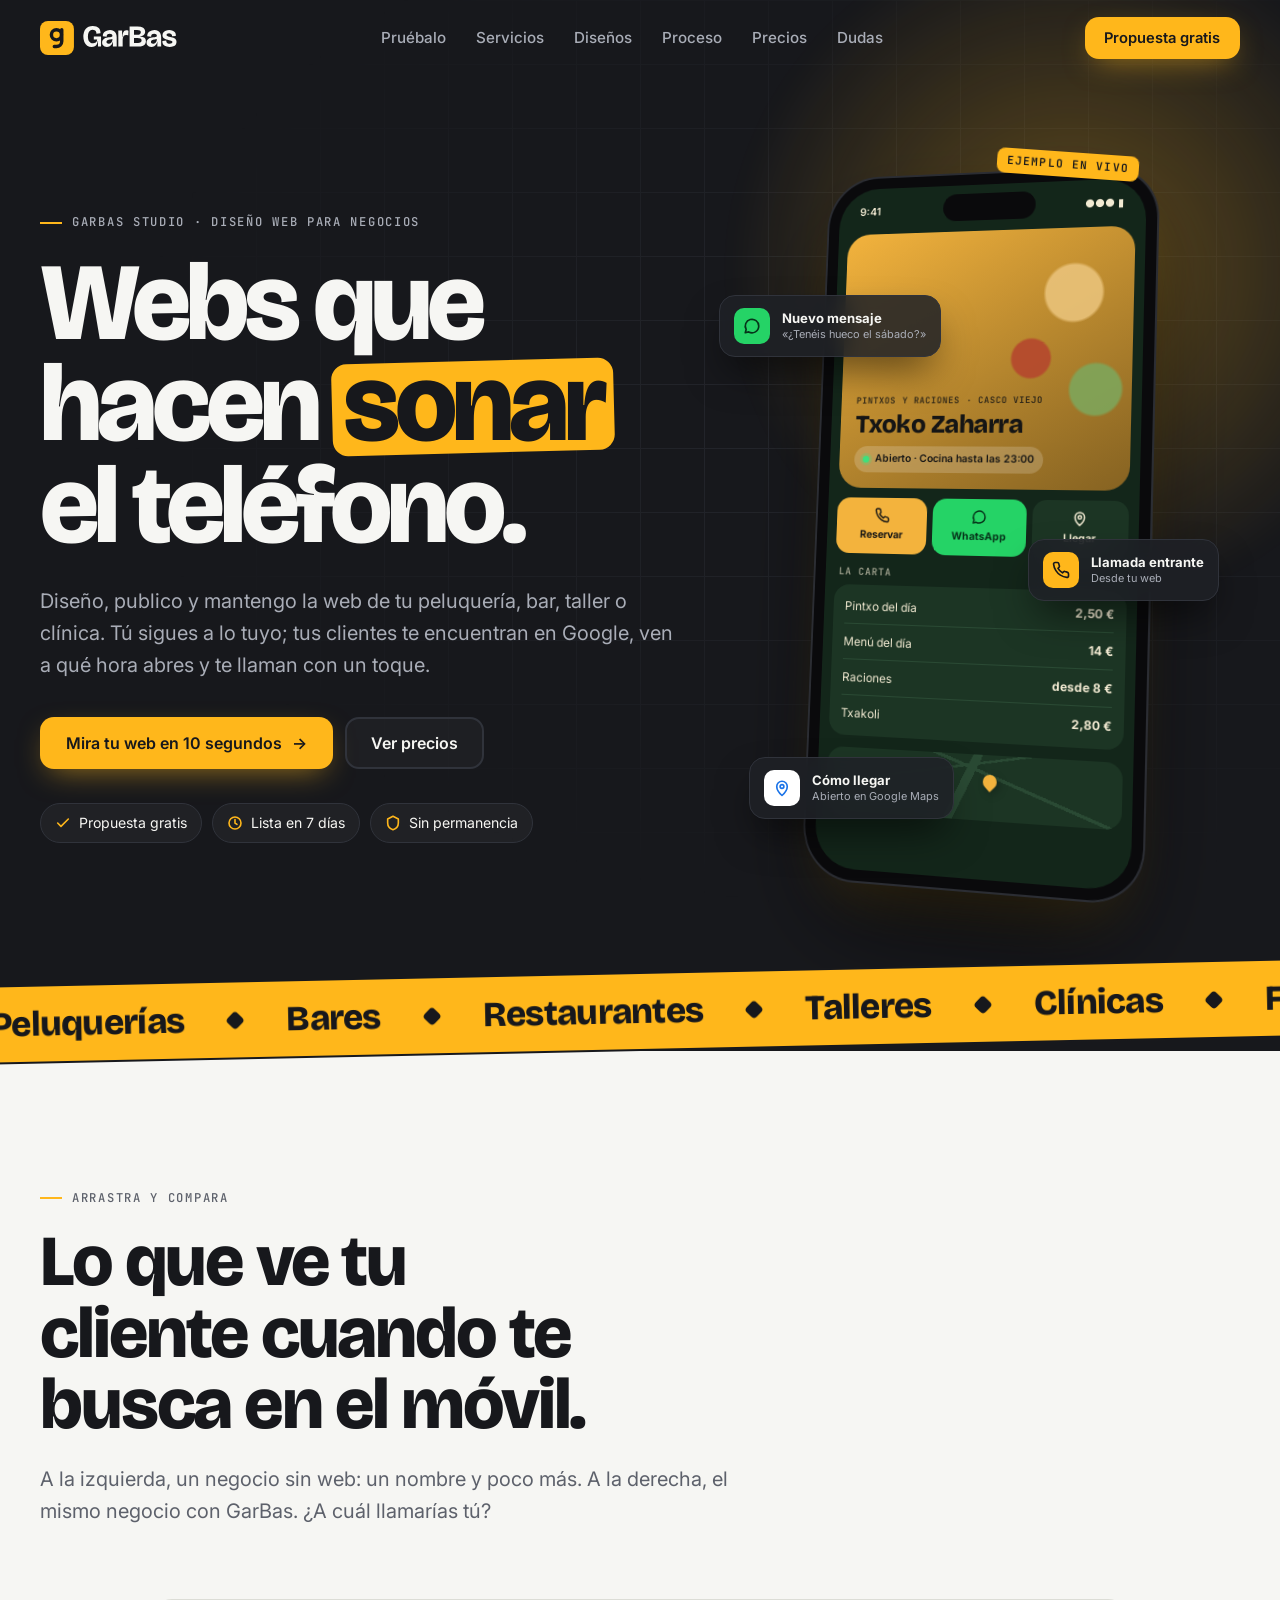
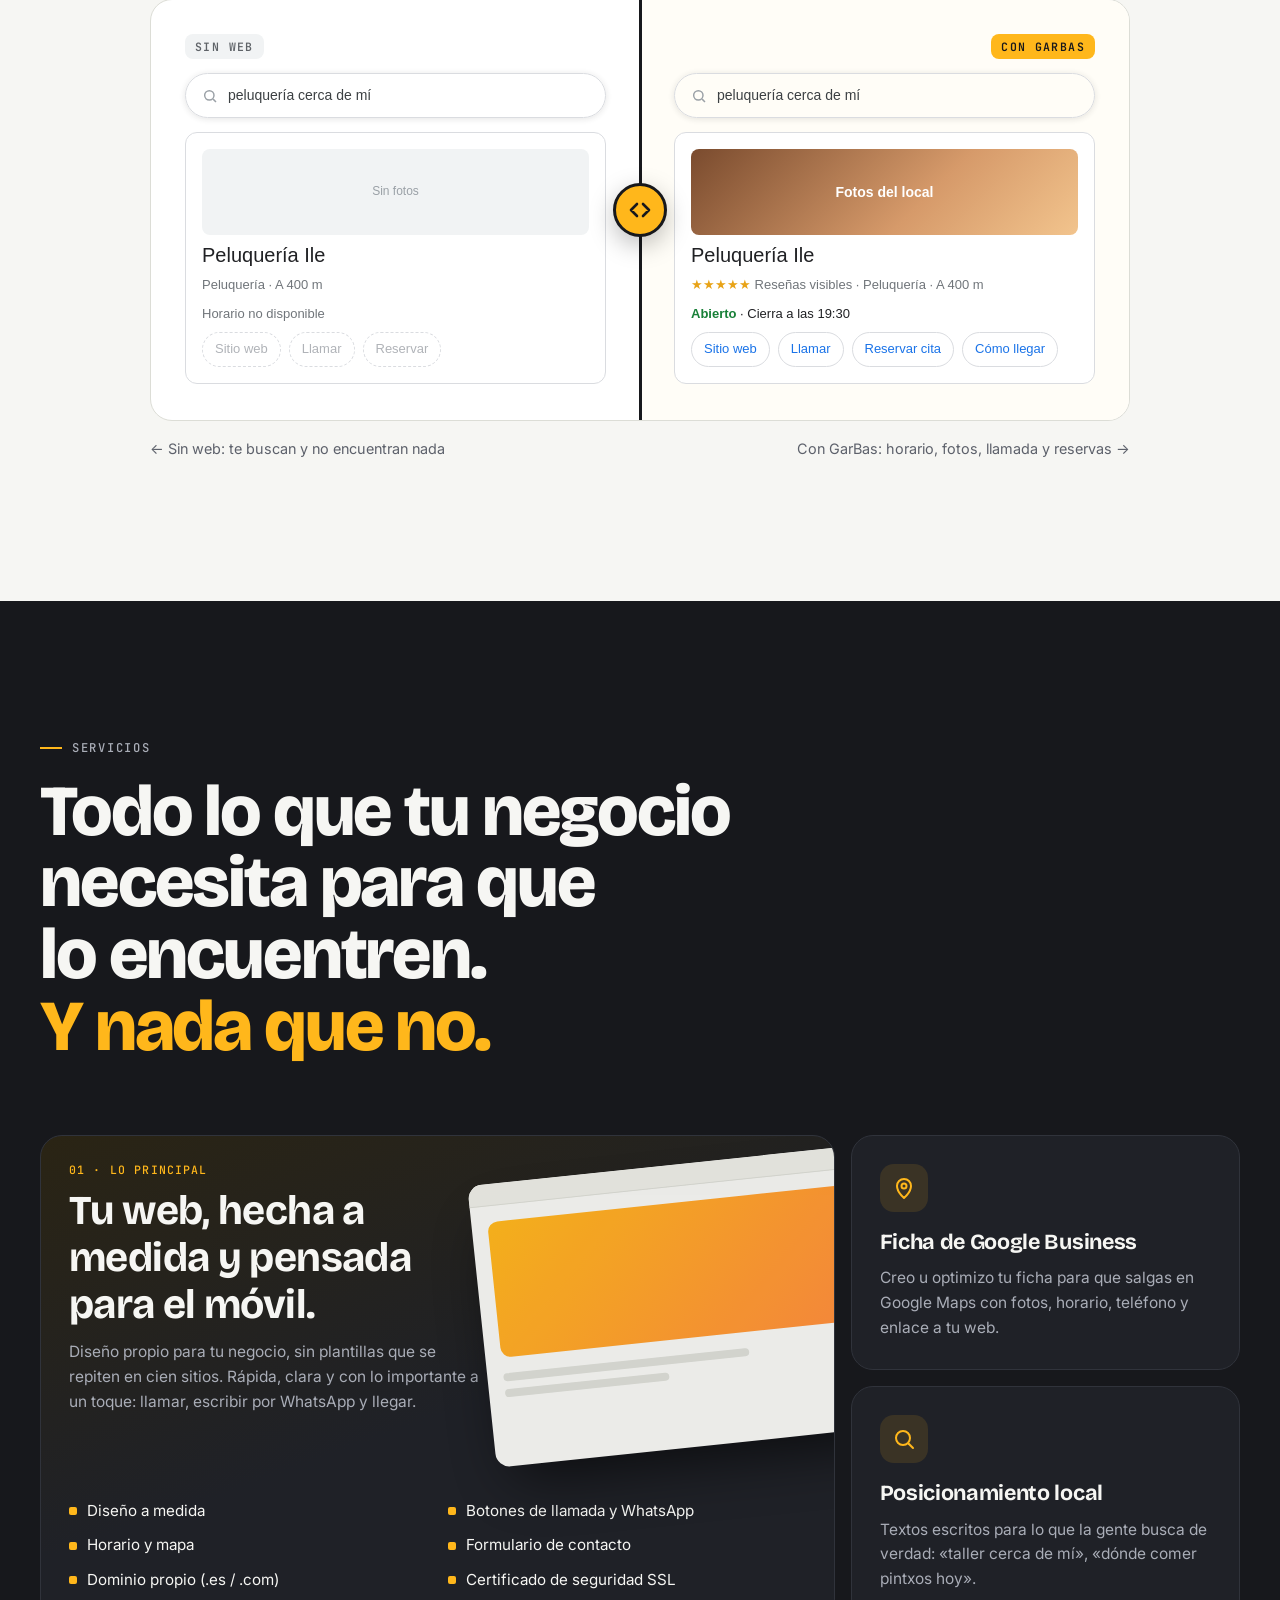
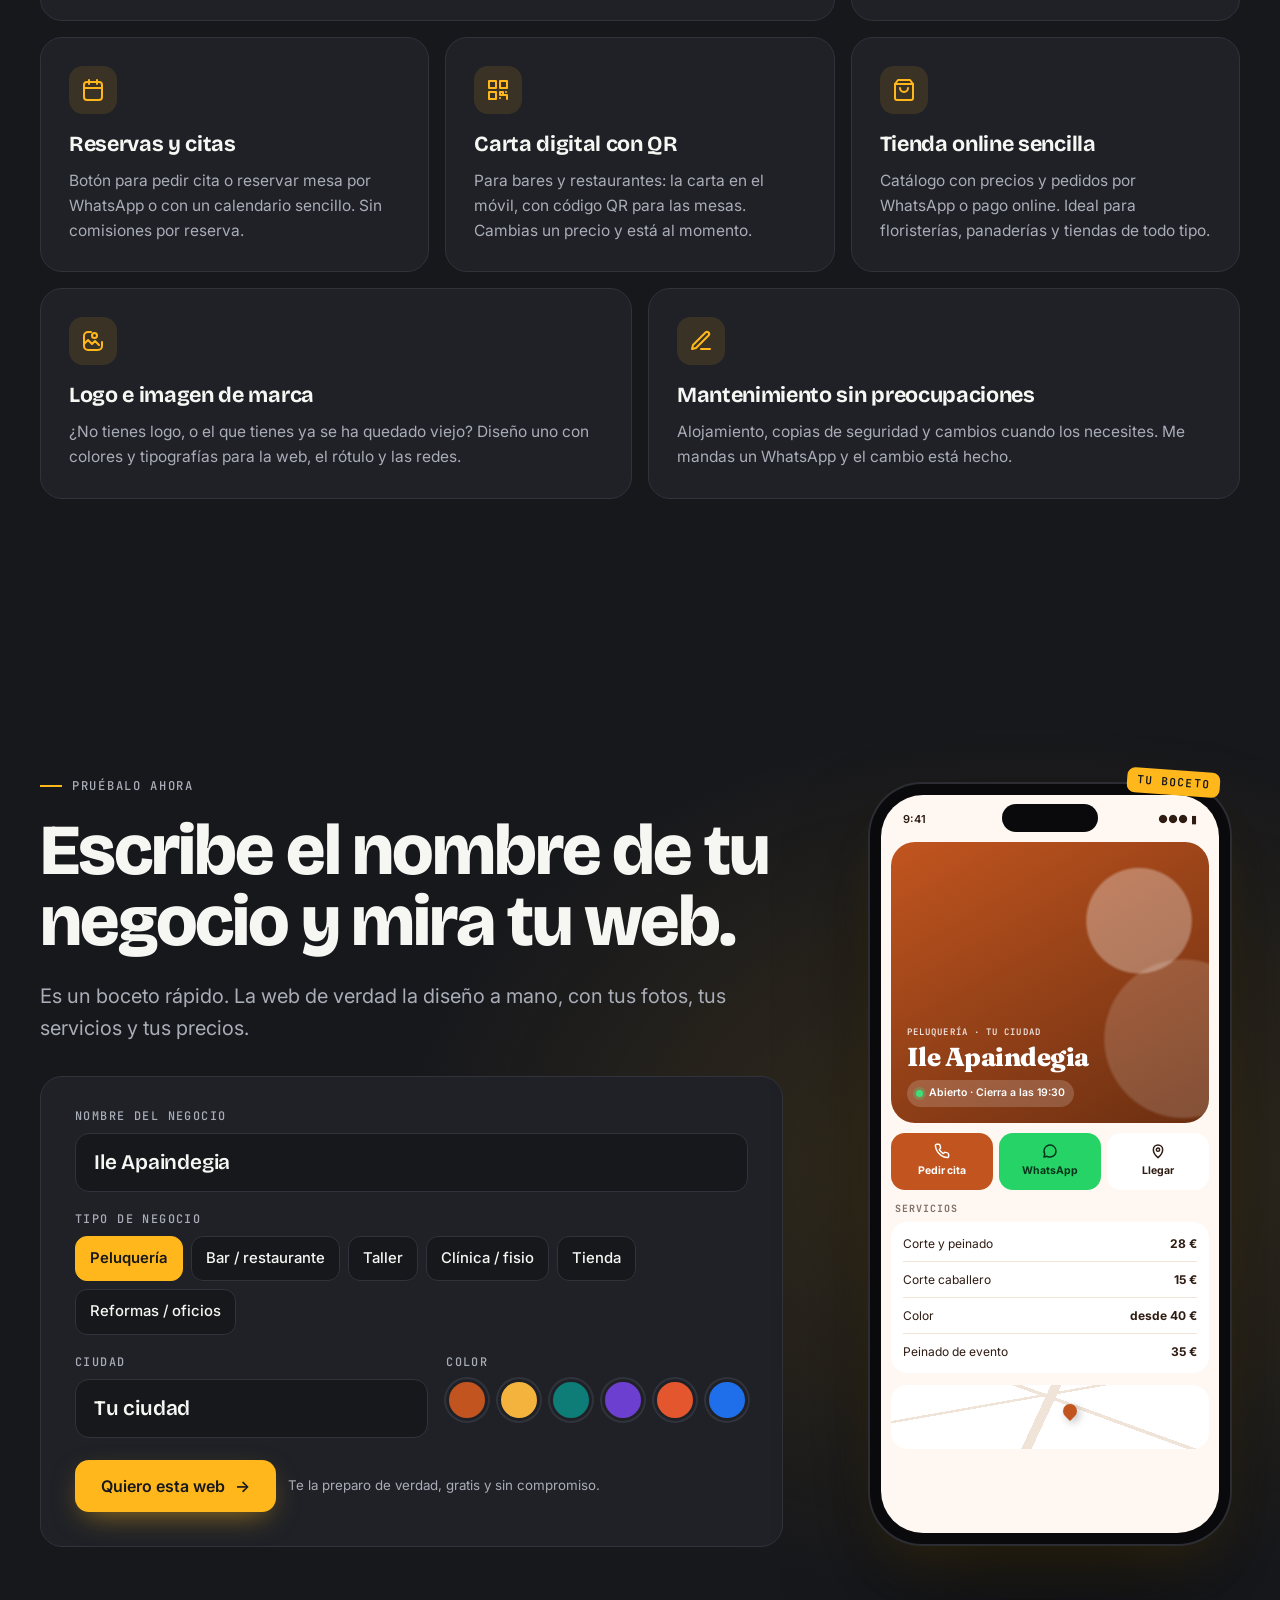
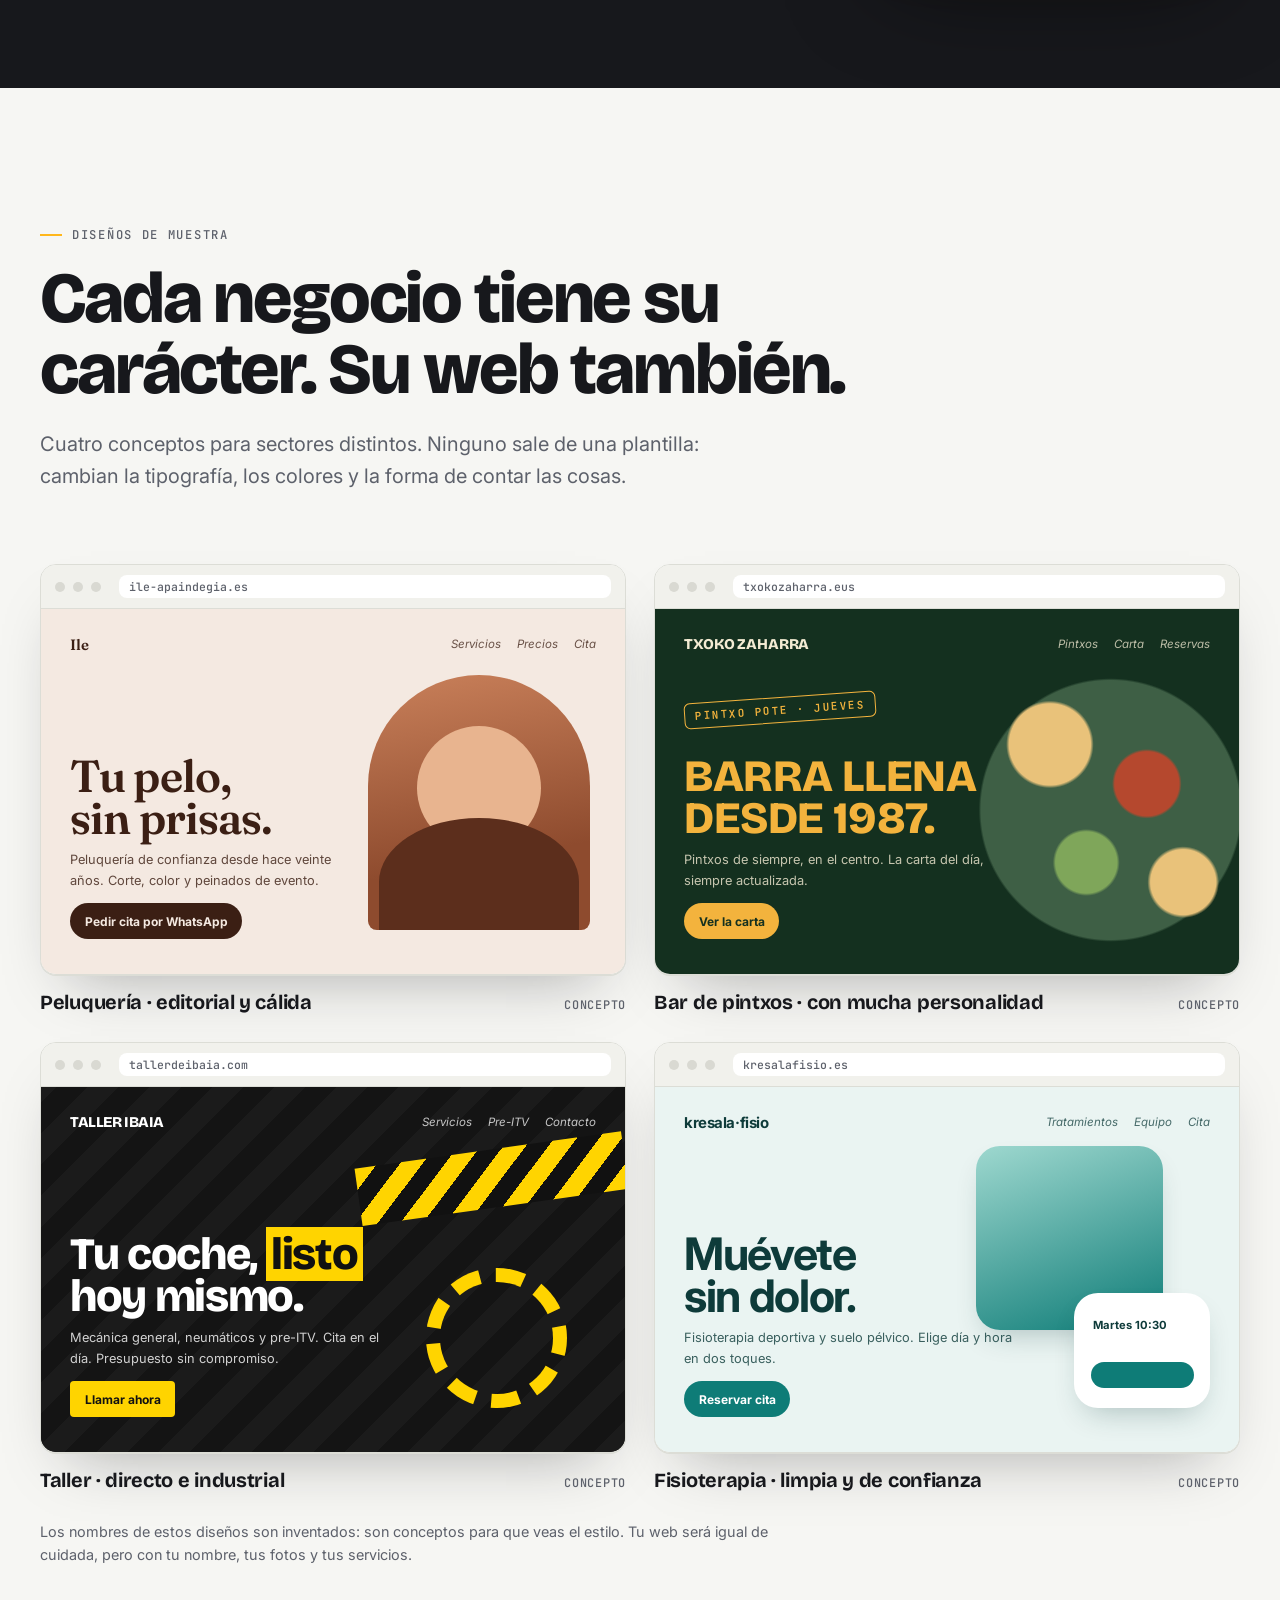
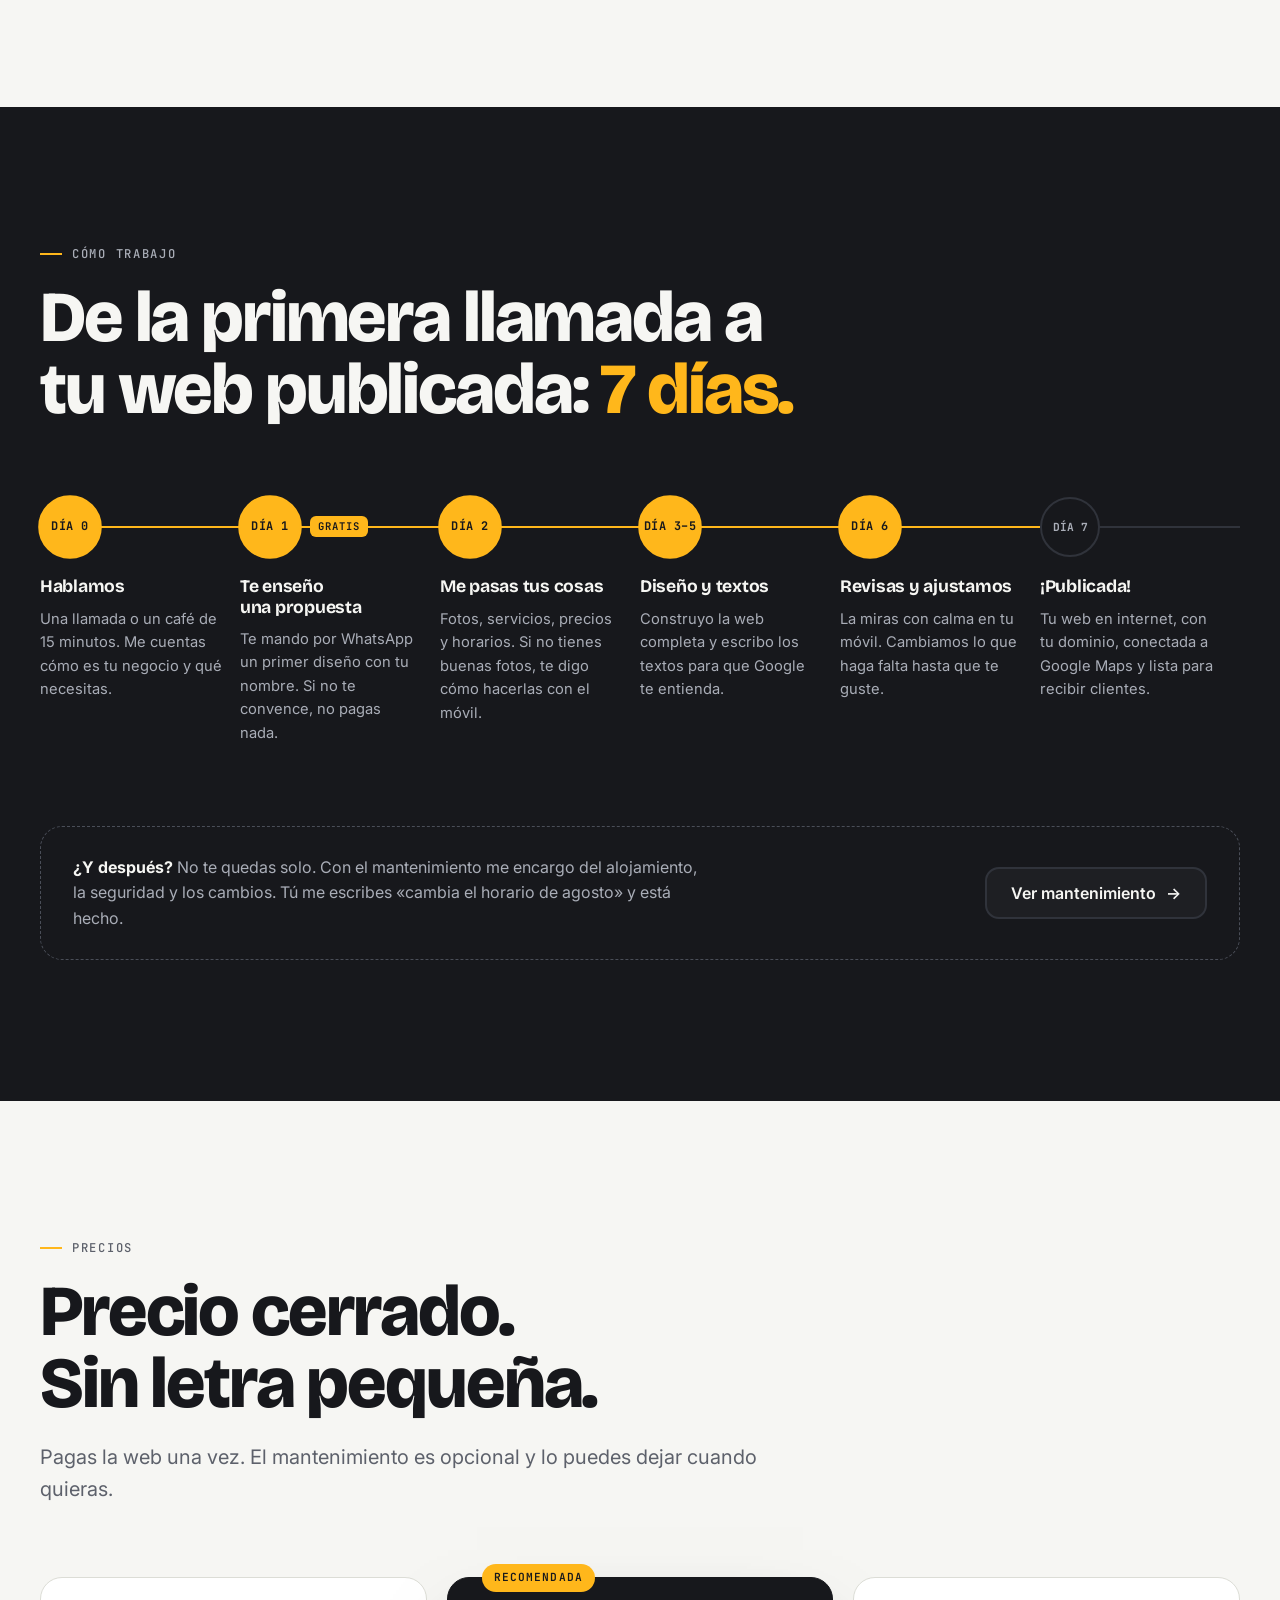
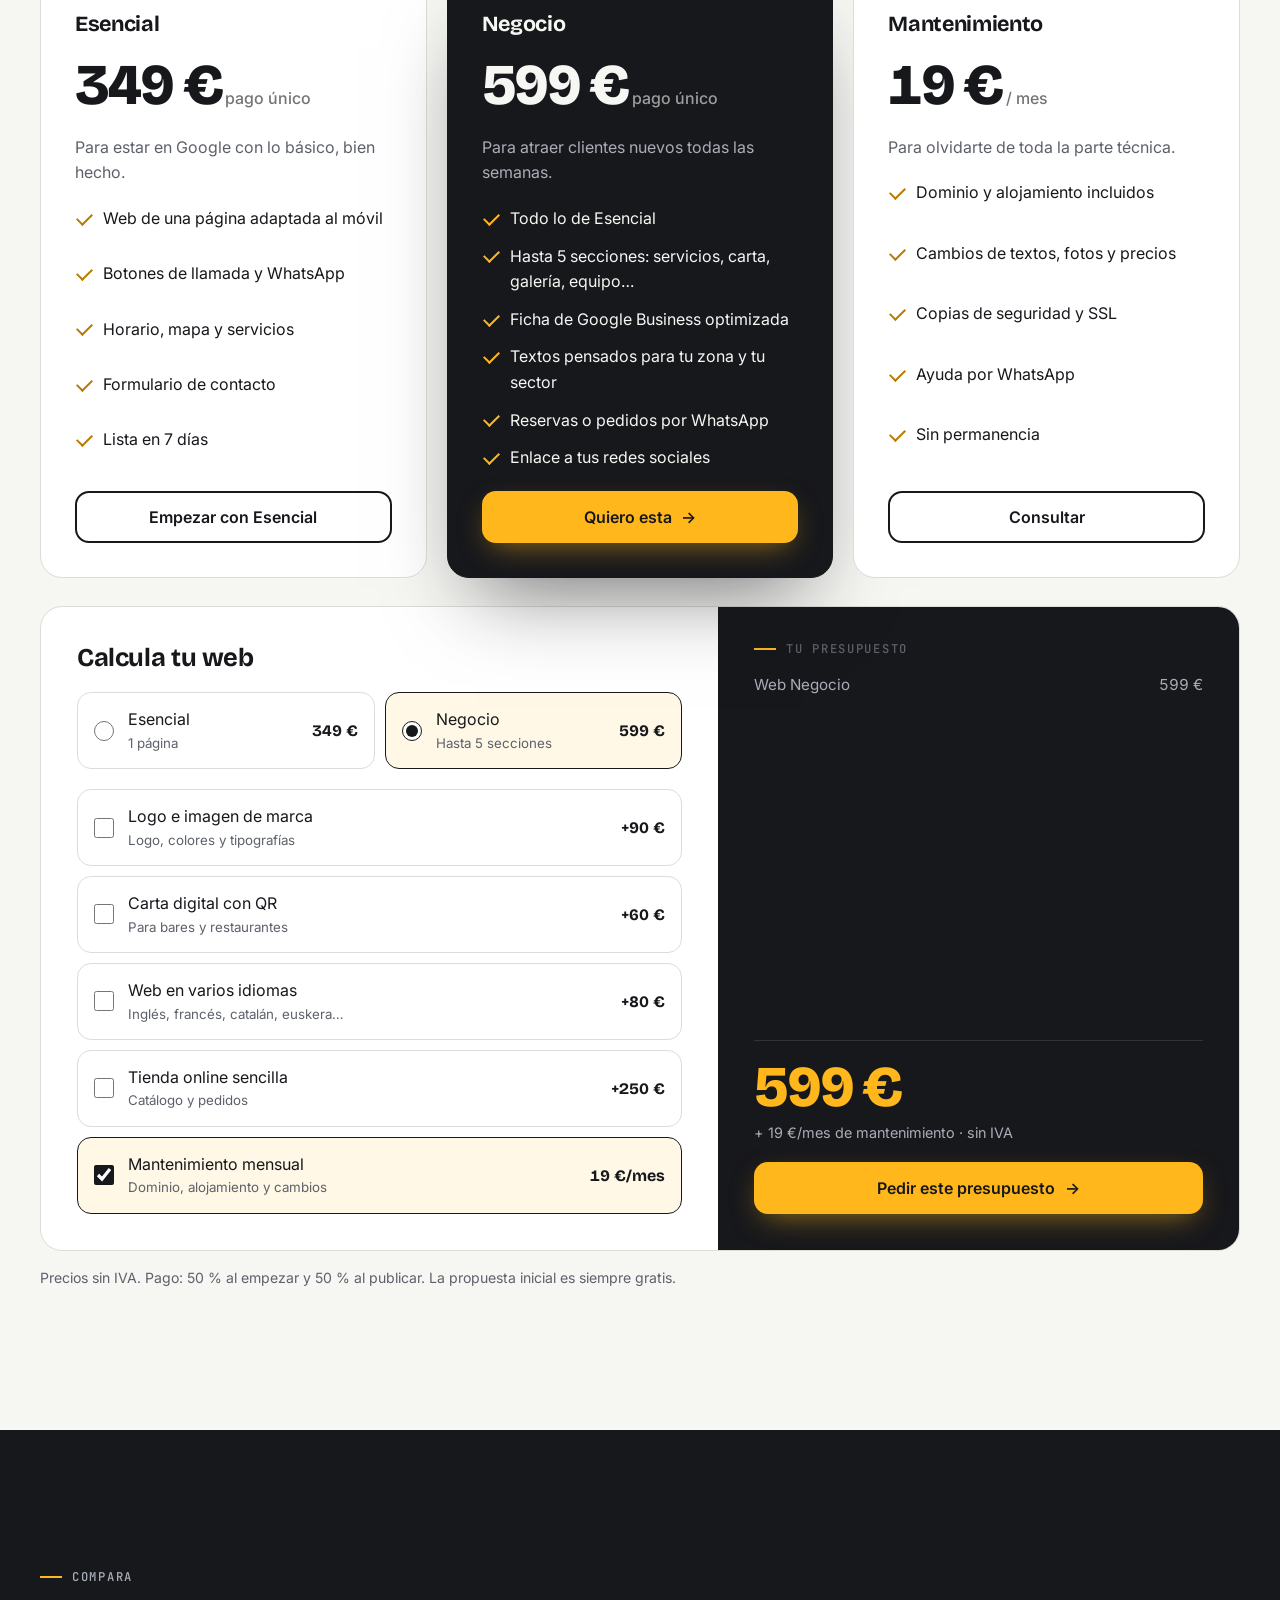
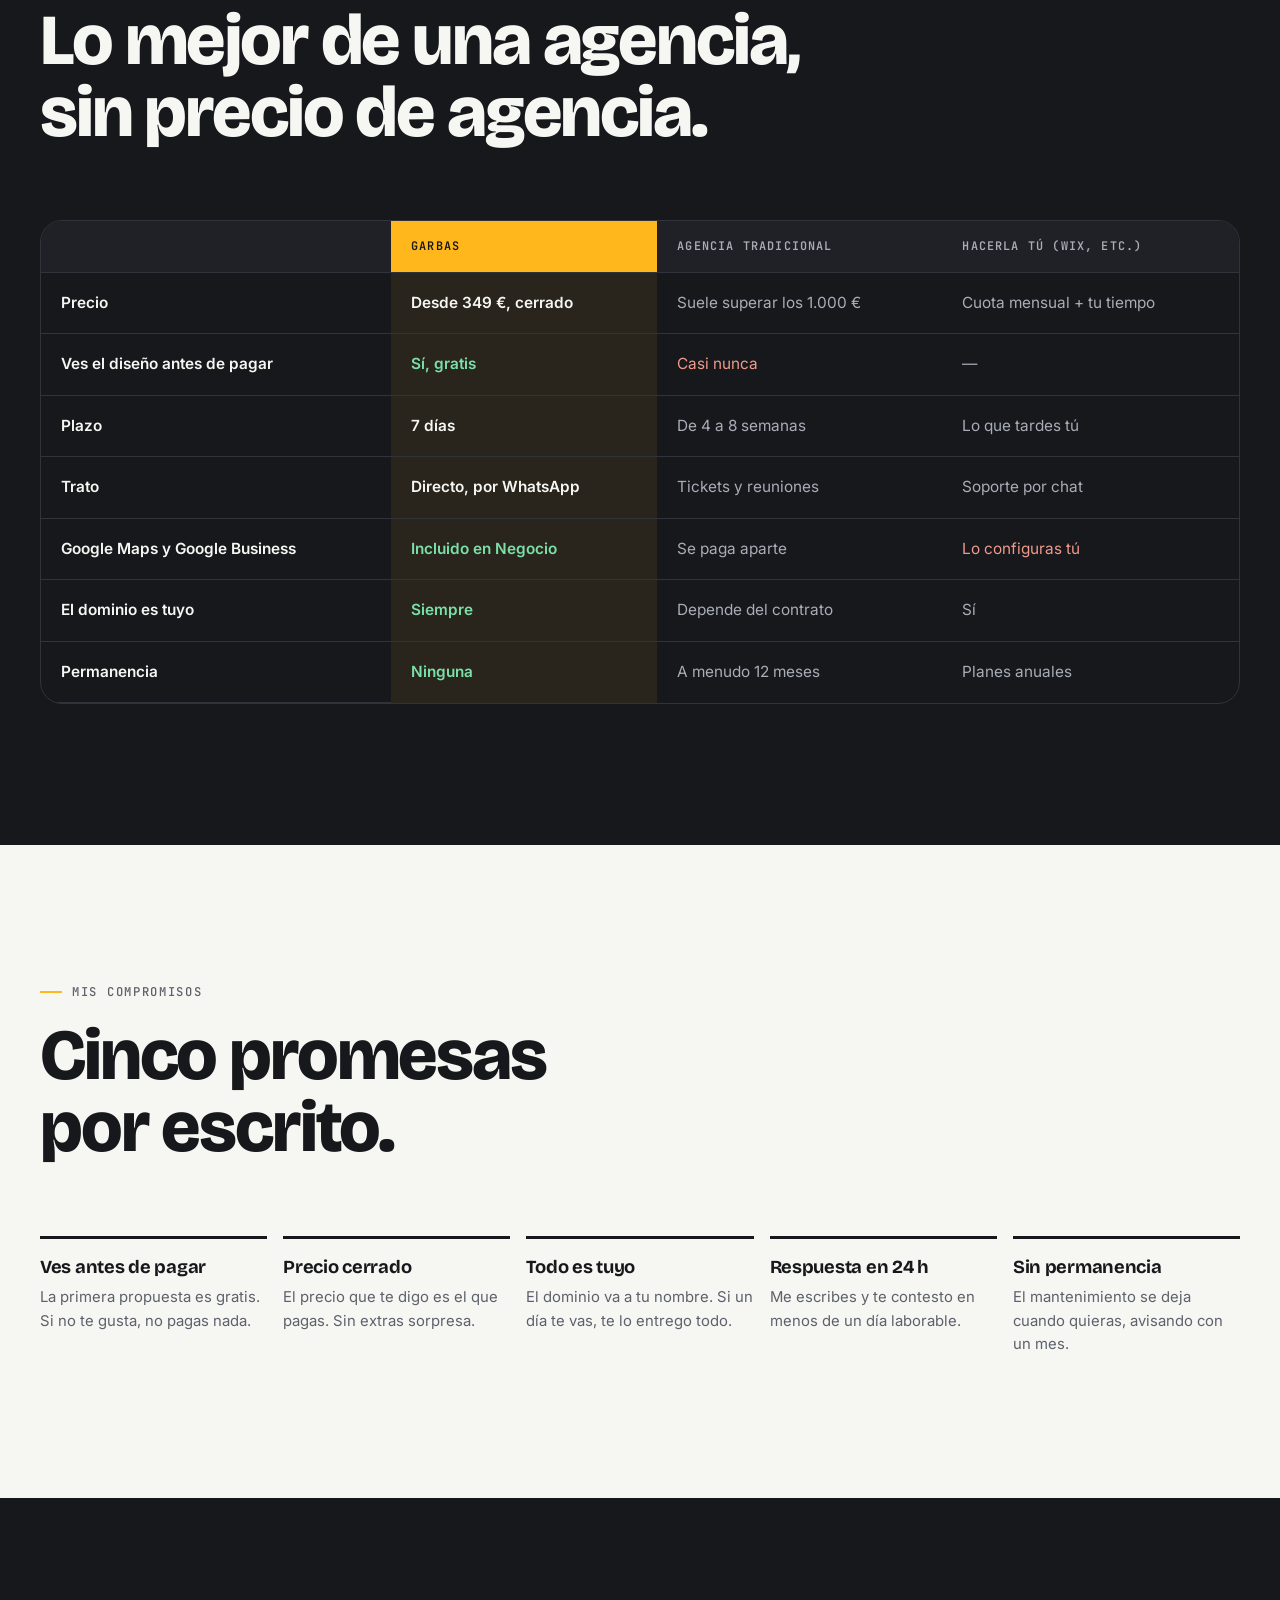
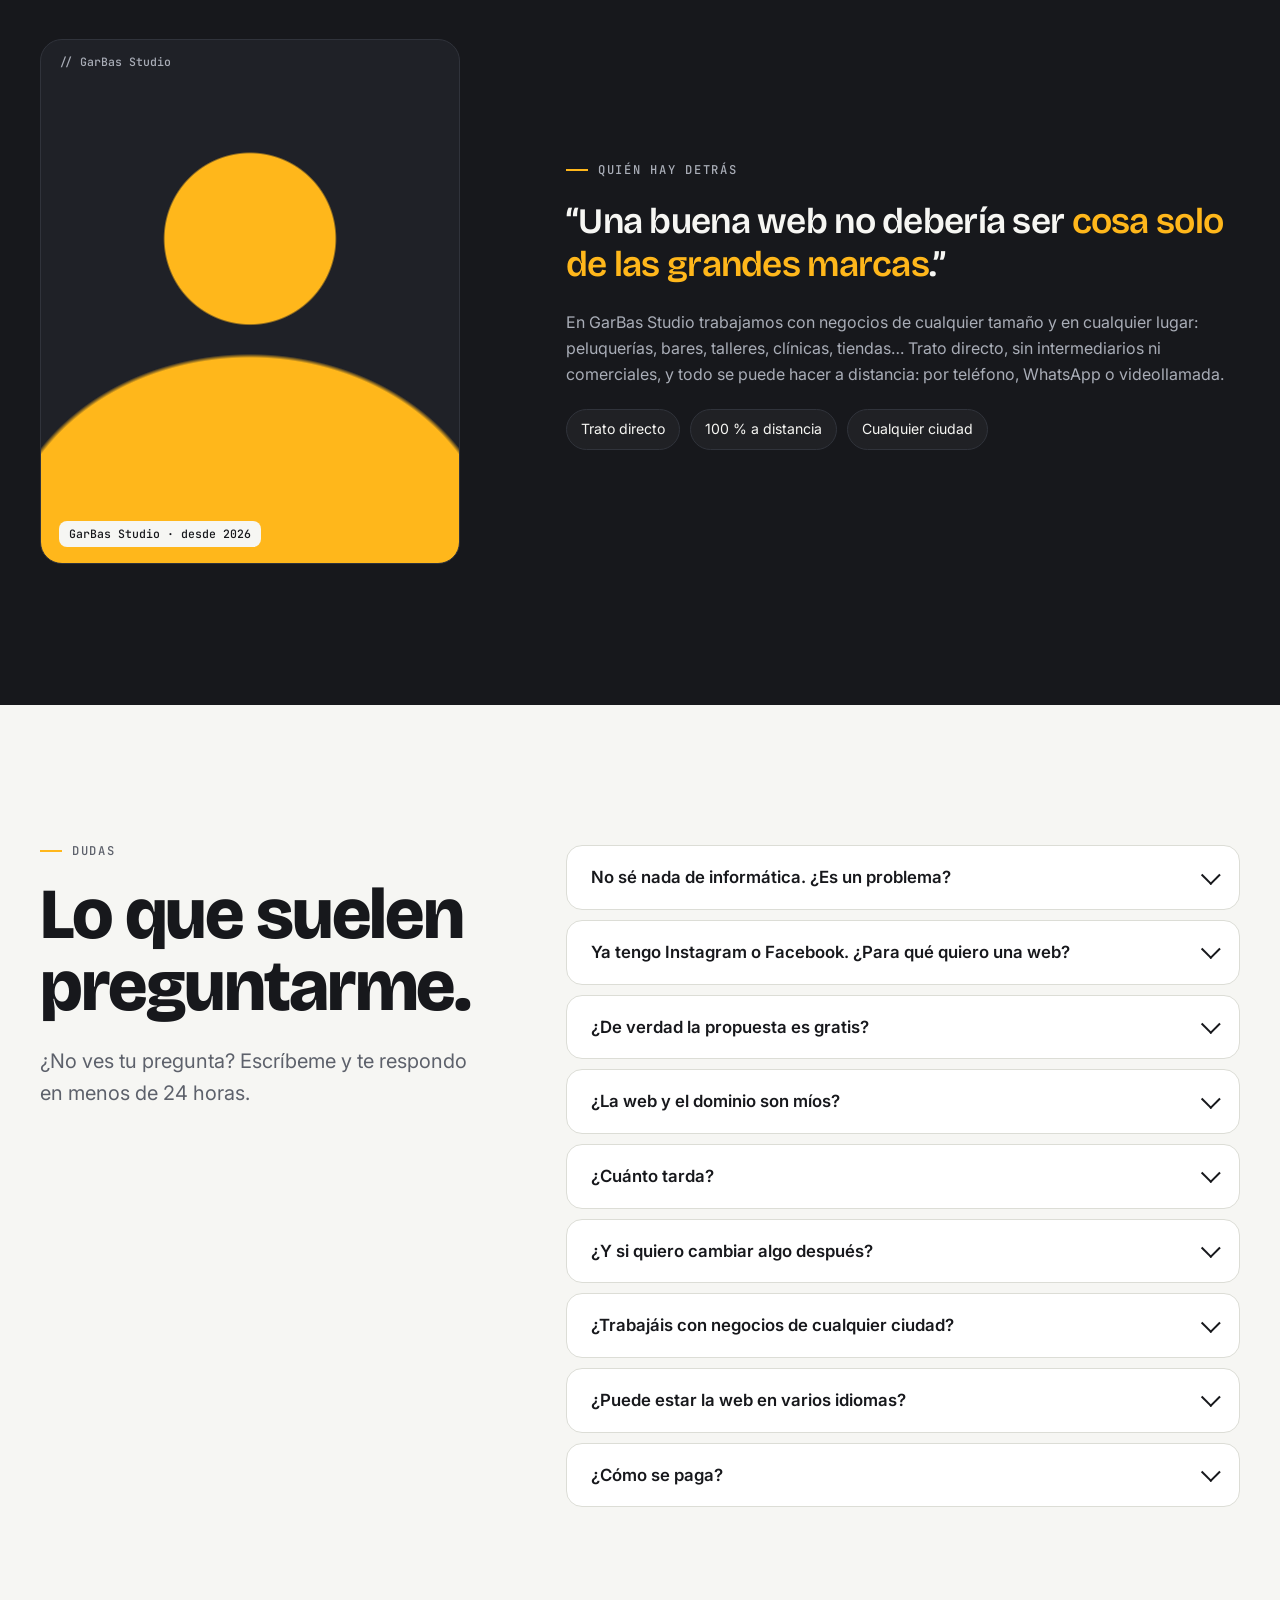
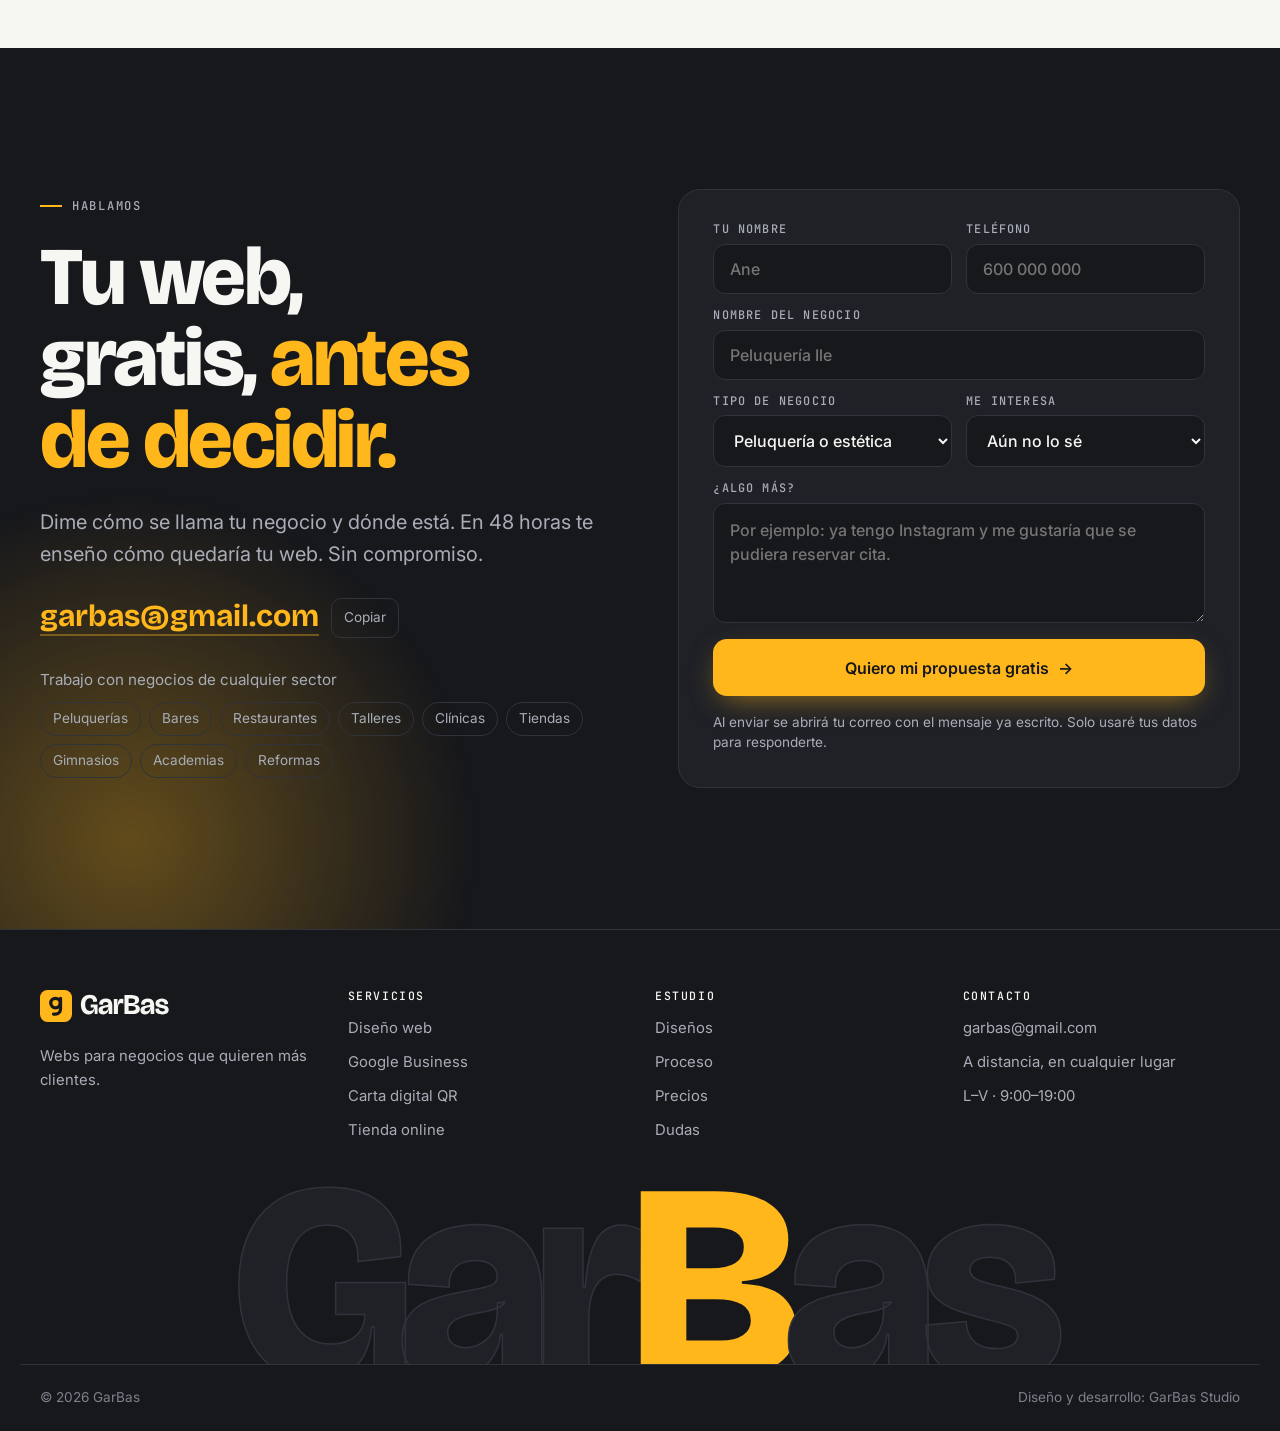
==== index.html @ b20ebf6f "Web de GarBas Studio Co-Authored-By: Claude Opus 5.5 <noreply@anthropic.com> Claude-Session: https:/" ====
<!doctype html>
<html lang="es">
<head>
<meta charset="utf-8">
<meta name="viewport" content="width=device-width, initial-scale=1, viewport-fit=cover">
<title>GarBas Studio · Webs que hacen sonar el teléfono</title>
<meta name="description" content="Estudio web para negocios. Diseño, publico y mantengo la web de tu negocio: peluquerías, bares, talleres, clínicas y tiendas. Propuesta gratis, lista en 7 días, precio cerrado.">
<meta name="theme-color" content="#17181C">
<link rel="icon" href="favicon.svg" type="image/svg+xml">
<link rel="canonical" href="https://garbasstudio.github.io/">
<meta property="og:type" content="website">
<meta property="og:locale" content="es_ES">
<meta property="og:title" content="GarBas · Webs que hacen sonar el teléfono">
<meta property="og:description" content="Escribe el nombre de tu negocio y mira cómo quedaría tu web. GarBas Studio.">
<meta property="og:image" content="https://garbasstudio.github.io/marca/garbas-og.png">
<meta property="og:url" content="https://garbasstudio.github.io/">
<meta name="twitter:card" content="summary_large_image">
<script type="application/ld+json">
{"@context":"https://schema.org","@type":"ProfessionalService","name":"GarBas Studio","description":"Diseño web para negocios","url":"https://garbasstudio.github.io/","logo":"https://garbasstudio.github.io/marca/garbas-simbolo-1024.png","priceRange":"€€"}
</script>
<link rel="preconnect" href="https://fonts.googleapis.com">
<link rel="preconnect" href="https://fonts.gstatic.com" crossorigin>
<link rel="stylesheet" href="https://fonts.googleapis.com/css2?family=Bricolage+Grotesque:opsz,wght@12..96,400;12..96,600;12..96,700;12..96,800&family=Inter:wght@400;500;600;700&family=JetBrains+Mono:wght@500&family=Fraunces:opsz,wght@9..144,600&display=swap">
<style>
/* Layout: escaparate oscuro de tinta con luz ámbar; secciones alternas tinta / papel; rejilla de 12 columnas, max 1240px */
:root{
  --ink:#17181C; --ink-2:#1F2127; --ink-3:#2A2D35; --paper:#F6F6F3; --paper-2:#ECECE6;
  --amber:#FFB71B; --amber-2:#FFCB5C; --amber-deep:#B97B00;
  --fog:#A9ADB7; --muted:#5D616B; --line-d:#30333B; --line-l:#DCDDD6;
  --display:"Bricolage Grotesque", "Arial Rounded MT Bold", system-ui, sans-serif;
  --body:"Inter", system-ui, -apple-system, "Segoe UI", sans-serif;
  --mono:"JetBrains Mono", ui-monospace, Menlo, monospace;
  --wrap:1240px; --r:22px;
  --ease:cubic-bezier(.2,.8,.2,1);
}
*{box-sizing:border-box}
html{scroll-behavior:smooth;-webkit-text-size-adjust:100%;overflow-x:clip}
body{margin:0;background:var(--ink);color:var(--paper);font:16px/1.6 var(--body);-webkit-font-smoothing:antialiased;overflow-x:hidden}
img,svg{max-width:100%}
a{color:inherit}
button{font:inherit;color:inherit}
::selection{background:var(--amber);color:var(--ink)}
.wrap{max-width:var(--wrap);margin:0 auto;padding-left:max(20px,env(safe-area-inset-left,0px));padding-right:max(20px,env(safe-area-inset-right,0px))}
h1,h2,h3,h4{font-family:var(--display);line-height:1;letter-spacing:-.03em;text-wrap:balance;margin:0}
h2{font-size:clamp(2.3rem,5.6vw,4.6rem);font-weight:800}
h3{font-size:1.35rem;font-weight:700;letter-spacing:-.015em;line-height:1.15}
p{margin:0}
.eyebrow{font:500 .76rem/1 var(--mono);letter-spacing:.14em;text-transform:uppercase;color:var(--fog);display:inline-flex;align-items:center;gap:10px}
.eyebrow::before{content:"";width:22px;height:2px;background:var(--amber)}
.light .eyebrow{color:var(--muted)}
.lead{font-size:clamp(1.05rem,1.6vw,1.25rem);color:var(--fog);max-width:36em}
.light .lead{color:var(--muted)}
.amber{color:var(--amber)}
:focus-visible{outline:3px solid var(--amber);outline-offset:3px;border-radius:6px}

.btn{display:inline-flex;align-items:center;justify-content:center;gap:.6em;padding:1em 1.5em;border-radius:14px;font:600 1rem/1 var(--body);text-decoration:none;border:2px solid transparent;cursor:pointer;transition:transform .2s var(--ease),box-shadow .2s var(--ease),background .2s}
.btn:hover{transform:translateY(-2px)}
.btn-amber{background:var(--amber);color:var(--ink);box-shadow:0 10px 30px -10px rgba(255,183,27,.6)}
.btn-amber:hover{box-shadow:0 16px 40px -10px rgba(255,183,27,.8)}
.btn-ghost{border-color:var(--line-d);color:var(--paper);background:rgba(255,255,255,.03)}
.btn-ghost:hover{border-color:var(--paper)}
.light .btn-ghost{border-color:var(--ink);color:var(--ink)}
.btn .arr{transition:transform .2s var(--ease)}
.btn:hover .arr{transform:translateX(4px)}

section{padding-block:clamp(80px,11vw,150px);position:relative}
.light{background:var(--paper);color:var(--ink)}
.sec-head{display:grid;gap:22px;max-width:52rem;margin-bottom:clamp(40px,6vw,72px)}

/* ---------- reveal ---------- */
.js .rv{opacity:0;transform:translateY(28px);transition:opacity .9s var(--ease),transform .9s var(--ease)}
.js .rv.in{opacity:1;transform:none}
@media (prefers-reduced-motion:reduce){html{scroll-behavior:auto}.js .rv{opacity:1;transform:none}*,*::before,*::after{animation-duration:.01ms!important;animation-iteration-count:1!important;transition-duration:.01ms!important}}

/* ---------- nav ---------- */
.nav{position:fixed;inset:0 0 auto;z-index:50;padding-top:env(safe-area-inset-top,0px);transition:background .3s,border-color .3s;border-bottom:1px solid transparent}
.nav.solid{background:rgba(23,24,28,.78);backdrop-filter:blur(14px) saturate(1.4);-webkit-backdrop-filter:blur(14px) saturate(1.4);border-color:var(--line-d)}
.nav .wrap{display:flex;align-items:center;justify-content:space-between;gap:20px;height:76px}
.nav .logo img{height:34px;width:auto;display:block}
.nav ul{display:flex;gap:30px;list-style:none;margin:0;padding:0;font-weight:500;font-size:.95rem}
.nav ul a{text-decoration:none;color:var(--fog);transition:color .2s}
.nav ul a:hover{color:var(--paper)}
.nav .btn{padding:.8em 1.2em;font-size:.92rem}
@media (max-width:900px){.nav ul{display:none}}
@media (max-width:420px){.nav .btn{padding:.75em .9em;font-size:.85rem}}

/* ---------- hero ---------- */
.hero{padding-top:calc(76px + clamp(40px,7vw,90px));padding-bottom:clamp(60px,8vw,110px);overflow:hidden;isolation:isolate}
.hero::before{content:"";position:absolute;inset:0;z-index:-2;background-image:linear-gradient(var(--line-d) 1px,transparent 1px),linear-gradient(90deg,var(--line-d) 1px,transparent 1px);background-size:64px 64px;mask-image:radial-gradient(ellipse 80% 70% at 70% 40%,#000 10%,transparent 75%);-webkit-mask-image:radial-gradient(ellipse 80% 70% at 70% 40%,#000 10%,transparent 75%);opacity:.55}
.glow{position:absolute;z-index:-1;width:780px;height:780px;right:-180px;top:-120px;border-radius:50%;background:radial-gradient(circle,rgba(255,183,27,.33),rgba(255,183,27,0) 62%);filter:blur(10px);animation:breathe 9s ease-in-out infinite}
@keyframes breathe{50%{transform:scale(1.08) translate(-20px,20px)}}
.hero-grid{display:grid;grid-template-columns:1.1fr .9fr;gap:40px;align-items:center}
@media (max-width:980px){.hero-grid{grid-template-columns:1fr}}
.hero h1{font-size:clamp(3.1rem,8.6vw,7.6rem);font-weight:800;line-height:.92;letter-spacing:-.045em;margin-top:22px}
.hero h1 .ring{position:relative;display:inline-block;color:var(--ink);z-index:0;padding:0 .08em}
.hero h1 .ring::before{content:"";position:absolute;inset:.06em -.02em .02em;background:var(--amber);border-radius:.14em;z-index:-1;transform:rotate(-1.5deg)}
.hero .lead{margin-top:28px}
.hero .ctas{display:flex;flex-wrap:wrap;gap:12px;margin-top:36px}
.chips{display:flex;flex-wrap:wrap;gap:10px;margin-top:34px}
.chip{display:inline-flex;align-items:center;gap:8px;padding:8px 14px;border-radius:999px;background:rgba(255,255,255,.04);border:1px solid var(--line-d);font-size:.88rem;color:var(--paper)}
.chip svg{width:16px;height:16px;stroke:var(--amber);fill:none;stroke-width:2.4;stroke-linecap:round;stroke-linejoin:round}

/* ---------- stage (phone + floats) ---------- */
.stage{position:relative;justify-self:center;width:min(340px,86vw);perspective:1200px}
.phone{position:relative;width:100%;aspect-ratio:9/19;background:#0A0A0C;border-radius:52px;padding:11px;box-shadow:0 0 0 2px #2B2D33,0 50px 100px -20px rgba(0,0,0,.7),0 30px 60px -30px rgba(255,183,27,.35);transform:rotateY(-12deg) rotateX(4deg) rotateZ(1deg);transition:transform .8s var(--ease)}
.stage:hover .phone{transform:rotateY(-4deg) rotateX(2deg)}
.phone::before{content:"";position:absolute;top:20px;left:50%;width:96px;height:28px;background:#0A0A0C;border-radius:20px;transform:translateX(-50%);z-index:5}
.screen{position:relative;height:100%;border-radius:42px;overflow:hidden;background:var(--s-bg);color:var(--s-fg);font-family:var(--body);transition:background .5s,color .5s}
.float{position:absolute;z-index:6;background:rgba(31,33,39,.86);backdrop-filter:blur(12px);-webkit-backdrop-filter:blur(12px);border:1px solid var(--line-d);border-radius:16px;padding:12px 14px;display:flex;gap:12px;align-items:center;box-shadow:0 20px 40px -10px rgba(0,0,0,.6);font-size:.82rem;line-height:1.3;color:var(--paper);white-space:nowrap}
.float .ico{width:36px;height:36px;border-radius:10px;display:grid;place-items:center;flex:none}
.float .ico svg{width:18px;height:18px;fill:none;stroke-width:2.2;stroke-linecap:round;stroke-linejoin:round}
.float small{color:var(--fog);display:block}
.f1{left:-90px;top:18%;animation:bob 6s ease-in-out infinite}
.f2{right:-70px;top:52%;animation:bob 7s ease-in-out -2s infinite}
.f3{left:-60px;bottom:9%;animation:bob 6.5s ease-in-out -4s infinite}
@keyframes bob{50%{transform:translateY(-12px)}}
@media (max-width:620px){.f1{left:-10px;top:6%}.f2{right:-8px}.f3{left:-6px;bottom:4%}.float{font-size:.74rem;padding:9px 11px}.float .ico{width:30px;height:30px}}
.tag-demo{position:absolute;top:-14px;right:10px;z-index:7;background:var(--amber);color:var(--ink);font:600 .7rem/1 var(--mono);letter-spacing:.1em;text-transform:uppercase;padding:7px 10px;border-radius:8px;transform:rotate(4deg)}

/* --- mini site inside phone (shared with generator) --- */
.ms{height:100%;display:flex;flex-direction:column;font-size:12px;overflow:hidden}
.ms-top{display:flex;justify-content:space-between;align-items:center;padding:16px 22px 6px;font-weight:600;font-size:11px}
.ms-hero{margin:8px 10px 0;border-radius:24px;padding:18px 16px 16px;min-height:38%;display:flex;flex-direction:column;justify-content:flex-end;position:relative;overflow:hidden;background:var(--s-hero);color:var(--s-hero-fg)}
.ms-hero .pat{position:absolute;inset:0;background:var(--s-pat);opacity:.9}
.ms-hero > *{position:relative}
.ms-kicker{font:600 9px/1 var(--mono);letter-spacing:.12em;text-transform:uppercase;opacity:.85;margin-bottom:8px}
.ms-name{font:800 26px/0.95 var(--s-font,var(--display));letter-spacing:-.02em;word-break:break-word}
.ms-open{display:inline-flex;gap:6px;align-items:center;margin-top:10px;font-size:10.5px;font-weight:600;background:rgba(255,255,255,.18);padding:5px 9px;border-radius:999px;align-self:flex-start;backdrop-filter:blur(6px)}
.ms-open i{width:7px;height:7px;border-radius:50%;background:#3EE07C;box-shadow:0 0 0 3px rgba(62,224,124,.25)}
.ms-actions{display:grid;grid-template-columns:1fr 1fr 1fr;gap:6px;padding:10px}
.ms-actions span{border-radius:14px;padding:10px 4px;text-align:center;font-weight:700;font-size:10.5px;display:grid;gap:4px;justify-items:center}
.ms-actions svg{width:16px;height:16px;fill:none;stroke:currentColor;stroke-width:2.2;stroke-linecap:round;stroke-linejoin:round}
.ms-a1{background:var(--s-accent);color:var(--s-accent-fg)}
.ms-a2{background:#25D366;color:#06341A}
.ms-a3{background:var(--s-card);color:var(--s-fg)}
.ms-sec{padding:4px 14px 2px;font:700 10px/1 var(--mono);letter-spacing:.1em;text-transform:uppercase;opacity:.6}
.ms-list{margin:6px 10px;background:var(--s-card);border-radius:16px;padding:4px 12px}
.ms-list div{display:flex;justify-content:space-between;gap:8px;padding:8px 0;border-bottom:1px solid var(--s-line)}
.ms-list div:last-child{border:0}
.ms-list b{font-weight:700}
.ms-map{margin:6px 10px 10px;height:64px;border-radius:16px;background:
  linear-gradient(115deg,transparent 46%,var(--s-line) 46% 49%,transparent 49%),
  linear-gradient(20deg,transparent 60%,var(--s-line) 60% 62%,transparent 62%),
  linear-gradient(170deg,transparent 30%,var(--s-line) 30% 32%,transparent 32%),var(--s-card);position:relative}
.ms-map::after{content:"";position:absolute;left:54%;top:30%;width:14px;height:14px;border-radius:50% 50% 50% 0;background:var(--s-accent);transform:rotate(-45deg);box-shadow:0 4px 8px rgba(0,0,0,.25)}

/* ---------- marquee ---------- */
.marquee{background:var(--amber);color:var(--ink);overflow:hidden;padding-block:20px;border-block:2px solid var(--ink);transform:rotate(-1.2deg);margin:-14px -10px 0;position:relative;z-index:3}
.track{display:flex;gap:44px;width:max-content;animation:scroll 40s linear infinite;font:800 clamp(1.4rem,3vw,2.2rem)/1 var(--display);letter-spacing:-.02em;white-space:nowrap}
.track span{display:inline-flex;align-items:center;gap:44px}
.track span::after{content:"";width:14px;height:14px;background:var(--ink);border-radius:4px;transform:rotate(45deg)}
@keyframes scroll{to{transform:translateX(-50%)}}

/* ---------- antes / después ---------- */
.ba{position:relative;border-radius:var(--r);overflow:hidden;border:1px solid var(--line-l);background:#fff;user-select:none;touch-action:pan-y;max-width:980px;margin:0 auto}
.ba-pane{display:grid;grid-template-columns:1fr 1fr;min-height:420px}
.ba-side{padding:clamp(18px,3vw,34px);display:grid;align-content:start;gap:14px;font-family:Arial,Helvetica,sans-serif;color:#202124}
.ba-label{font:600 .72rem/1 var(--mono);letter-spacing:.12em;text-transform:uppercase;padding:7px 10px;border-radius:8px;justify-self:start}
.ba-search{display:flex;align-items:center;gap:10px;border:1px solid #DADCE0;border-radius:24px;padding:10px 16px;font-size:14px;color:#3c4043;box-shadow:0 1px 6px rgba(32,33,36,.12)}
.ba-search svg{width:16px;height:16px;flex:none}
.gcard{border:1px solid #DADCE0;border-radius:12px;padding:16px;display:grid;gap:8px;font-size:13px;background:#fff}
.gcard h4{font:400 20px/1.2 Arial,sans-serif;letter-spacing:0;color:#202124}
.gcard .muted{color:#70757a}
.gbtns{display:flex;flex-wrap:wrap;gap:8px}
.gbtns span{border:1px solid #DADCE0;border-radius:18px;padding:6px 12px;color:#1a73e8;font-size:13px;display:inline-flex;gap:6px;align-items:center}
.gbtns span.off{color:#b0b3b8;border-style:dashed}
.gphoto{height:86px;border-radius:8px;background:#F1F3F4;display:grid;place-items:center;color:#9aa0a6;font-size:12px}
.gphoto.on{background:linear-gradient(135deg,#7A4B2E,#D69A6A 60%,#F2C48D);color:#fff;font:700 14px Arial}
.gstars{color:#E8A317}
.ba-after{position:absolute;inset:0;clip-path:inset(0 0 0 var(--pos,50%));background:#FFFDF7}
.ba-after .ba-pane{grid-template-columns:1fr 1fr}
.ba-handle{position:absolute;top:0;bottom:0;left:var(--pos,50%);width:0;z-index:3}
.ba-handle::before{content:"";position:absolute;top:0;bottom:0;left:-1.5px;width:3px;background:var(--ink)}
.ba-knob{position:absolute;top:50%;left:0;transform:translate(-50%,-50%);width:54px;height:54px;border-radius:50%;background:var(--amber);border:3px solid var(--ink);display:grid;place-items:center;cursor:ew-resize;box-shadow:0 8px 24px rgba(0,0,0,.25)}
.ba-knob svg{width:24px;height:24px;stroke:var(--ink);fill:none;stroke-width:2.6;stroke-linecap:round;stroke-linejoin:round}
.ba input[type=range]{position:absolute;inset:0;width:100%;height:100%;opacity:0;cursor:ew-resize;z-index:4;margin:0}
@media (max-width:760px){.ba-pane{grid-template-columns:1fr;min-height:0}.ba-side.ghost{display:none}.ba-after .ba-side.ghost{display:none}}
.ba-caption{display:flex;justify-content:space-between;max-width:980px;margin:16px auto 0;color:var(--muted);font-size:.9rem;gap:16px;flex-wrap:wrap}

/* ---------- servicios bento ---------- */
.bento{display:grid;grid-template-columns:repeat(6,1fr);grid-auto-rows:minmax(210px,auto);gap:16px}
.cell{background:var(--ink-2);border:1px solid var(--line-d);border-radius:var(--r);padding:28px;display:flex;flex-direction:column;gap:12px;position:relative;overflow:hidden;transition:border-color .3s,transform .3s var(--ease)}
.cell:hover{border-color:#4A4E58;transform:translateY(-4px)}
.cell p{color:var(--fog);font-size:.97rem}
.cell .num{font:500 .72rem/1 var(--mono);color:var(--amber);letter-spacing:.1em}
.cell .ic{width:48px;height:48px;border-radius:14px;background:rgba(255,183,27,.12);display:grid;place-items:center;margin-bottom:6px}
.cell .ic svg{width:24px;height:24px;stroke:var(--amber);fill:none;stroke-width:2;stroke-linecap:round;stroke-linejoin:round}
.c-a{grid-column:span 4;grid-row:span 2;background:linear-gradient(160deg,#2A2414 0%,var(--ink-2) 55%)}
.c-a h3{font-size:clamp(1.8rem,3.2vw,2.6rem)}
.c-b,.c-c{grid-column:span 2}
.c-d,.c-e,.c-f{grid-column:span 2}
.c-g{grid-column:span 3}.c-h{grid-column:span 3}
.c-a .feat{display:grid;grid-template-columns:1fr 1fr;gap:10px 22px;margin-top:auto;padding-top:18px}
.c-a .feat span{display:flex;gap:10px;align-items:center;font-size:.95rem}
.c-a .feat span::before{content:"";width:8px;height:8px;border-radius:2px;background:var(--amber);flex:none}
.c-a .browser{position:absolute;right:-60px;top:28px;width:52%;aspect-ratio:16/11;border-radius:14px;background:var(--paper);box-shadow:0 30px 60px -20px rgba(0,0,0,.7);transform:rotate(-6deg);overflow:hidden;opacity:.95}
.c-a .browser i{display:block;height:22px;background:var(--paper-2);border-bottom:1px solid var(--line-l)}
.c-a .browser b{display:block;margin:16px;height:48%;border-radius:10px;background:linear-gradient(135deg,var(--amber),#FF8A3D)}
.c-a .browser em{display:block;margin:0 16px 8px;height:8px;border-radius:4px;background:var(--line-l);width:60%}
.c-a .browser em+em{width:40%}
.c-a > *:not(.browser){max-width:56%}
.c-a .feat{max-width:100%}
.qr{width:72px;height:72px;margin-top:auto;border-radius:8px;background:
  conic-gradient(from 90deg at 30% 30%,var(--paper) 25%,transparent 0) 0 0/18px 18px,
  repeating-linear-gradient(90deg,var(--paper) 0 6px,transparent 6px 12px),var(--ink);opacity:.9;border:6px solid var(--paper)}
@media (max-width:980px){.bento{grid-template-columns:repeat(2,1fr)}.c-a{grid-column:span 2;grid-row:auto}.c-a > *:not(.browser){max-width:100%}.c-a .browser{display:none}.c-b,.c-c,.c-d,.c-e,.c-f,.c-g,.c-h{grid-column:span 1}}
@media (max-width:620px){.bento{grid-template-columns:1fr}.c-a,.c-b,.c-c,.c-d,.c-e,.c-f,.c-g,.c-h{grid-column:auto}.c-a .feat{grid-template-columns:1fr}}

/* ---------- generador ---------- */
.gen{background:radial-gradient(ellipse 70% 60% at 80% 50%,rgba(255,183,27,.14),transparent 70%),var(--ink)}
.gen-grid{display:grid;grid-template-columns:1fr 380px;gap:clamp(30px,6vw,90px);align-items:center}
@media (max-width:900px){.gen-grid{grid-template-columns:1fr}}
.panel{background:var(--ink-2);border:1px solid var(--line-d);border-radius:var(--r);padding:clamp(22px,3vw,34px);display:grid;gap:22px}
.field{display:grid;gap:10px}
.field > label,.field > .lbl{font:500 .74rem/1 var(--mono);letter-spacing:.12em;text-transform:uppercase;color:var(--fog)}
.inp{font:600 1.3rem var(--display);letter-spacing:-.01em;background:var(--ink);border:1px solid var(--line-d);border-radius:14px;color:var(--paper);padding:16px 18px;width:100%;transition:border-color .2s}
.inp:focus{border-color:var(--amber);outline:none}
.seg{display:flex;flex-wrap:wrap;gap:8px}
.seg button{border:1px solid var(--line-d);background:var(--ink);border-radius:12px;padding:10px 14px;cursor:pointer;font-weight:500;font-size:.93rem;transition:all .2s;display:inline-flex;align-items:center;gap:8px}
.seg button:hover{border-color:var(--fog)}
.seg button[aria-pressed="true"]{background:var(--amber);border-color:var(--amber);color:var(--ink);font-weight:600}
.swatches{display:flex;gap:10px;flex-wrap:wrap}
.swatches button{width:42px;height:42px;border-radius:50%;border:3px solid var(--ink-2);box-shadow:0 0 0 2px var(--line-d);cursor:pointer;transition:transform .2s}
.swatches button:hover{transform:scale(1.1)}
.swatches button[aria-pressed="true"]{box-shadow:0 0 0 2px var(--amber)}
select.inp{font:500 1rem var(--body);appearance:none;background-image:linear-gradient(45deg,transparent 50%,var(--fog) 50%),linear-gradient(135deg,var(--fog) 50%,transparent 50%);background-position:calc(100% - 22px) 50%,calc(100% - 16px) 50%;background-size:6px 6px;background-repeat:no-repeat}
.bc{display:grid;grid-template-columns:1fr auto;gap:22px 18px;align-items:start}
@media (max-width:640px){.bc{grid-template-columns:1fr}}
section[id]{scroll-margin-top:0}
.gen-cta{display:flex;flex-wrap:wrap;gap:12px;align-items:center}
.gen-cta small{color:var(--fog)}
.gen .stage{width:min(360px,86vw)}
.gen .phone{transform:none}

/* ---------- concepts ---------- */
.concepts{display:grid;grid-template-columns:repeat(2,1fr);gap:28px}
@media (max-width:820px){.concepts{grid-template-columns:1fr}}
.concept{display:grid;gap:16px}
.bw{border-radius:16px;overflow:hidden;background:#fff;box-shadow:0 1px 0 var(--line-l),0 30px 60px -30px rgba(23,24,28,.35);transition:transform .5s var(--ease),box-shadow .5s;border:1px solid var(--line-l)}
.concept:hover .bw{transform:translateY(-8px) rotate(-.4deg);box-shadow:0 50px 80px -30px rgba(23,24,28,.45)}
.bw-bar{display:flex;align-items:center;gap:8px;padding:10px 14px;background:#F1F1EC;border-bottom:1px solid var(--line-l)}
.bw-bar i{width:10px;height:10px;border-radius:50%;background:#D9D9D2}
.bw-bar span{margin-left:10px;flex:1;background:#fff;border-radius:8px;padding:4px 10px;font:500 .72rem var(--mono);color:var(--muted);overflow:hidden;white-space:nowrap;text-overflow:ellipsis}
.site{aspect-ratio:16/10;position:relative;overflow:hidden;display:flex;flex-direction:column}
.site nav{display:flex;justify-content:space-between;align-items:center;padding:4% 5% 0;font-size:clamp(.55rem,1vw,.72rem)}
.site nav b{font-size:1.3em}
.site nav span{display:flex;gap:1.4em;opacity:.75}
.site .sh{padding:0 5%;margin-top:auto;margin-bottom:6%;position:relative;z-index:2}
.site .sh h4{font-size:clamp(1.5rem,4vw,2.8rem);line-height:.95}
.site .sh p{font-size:clamp(.6rem,1vw,.8rem);margin-top:.8em;max-width:26em;opacity:.8}
.site .sh .b{display:inline-block;margin-top:1em;padding:.7em 1.2em;border-radius:999px;font-size:clamp(.55rem,.95vw,.75rem);font-weight:700}
/* concept 1: peluquería editorial */
.k1{background:#F4E9E1;color:#3B1F14}
.k1 nav b,.k1 h4{font-family:"Fraunces",Georgia,serif;font-weight:600;letter-spacing:-.02em}
.k1 .b{background:#3B1F14;color:#F4E9E1}
.k1 .sh{max-width:56%}
.k1 .art{position:absolute;right:6%;top:18%;width:38%;height:70%;border-radius:200px 200px 16px 16px;background:linear-gradient(170deg,#C9805A,#8E4B2E 70%);overflow:hidden}
.k1 .art::before{content:"";position:absolute;width:56%;aspect-ratio:1;border-radius:50%;background:#E8B48F;left:22%;top:20%}
.k1 .art::after{content:"";position:absolute;width:90%;height:50%;border-radius:50% 50% 0 0;background:#5C2E1C;left:5%;bottom:-6%}
/* concept 2: bar de pintxos */
.k2{background:#14301F;color:#F3EBD3}
.k2 nav b,.k2 h4{font-family:var(--display);font-weight:800;text-transform:uppercase;letter-spacing:-.01em}
.k2 h4{color:#F3B33D}
.k2 .b{background:#F3B33D;color:#14301F}
.k2 .art{position:absolute;right:-4%;top:10%;width:52%;height:90%;background:
  radial-gradient(circle at 30% 30%,#E9C27A 0 13%,transparent 14%),radial-gradient(circle at 62% 42%,#B5482E 0 12%,transparent 13%),radial-gradient(circle at 42% 66%,#7FA65A 0 11%,transparent 12%),radial-gradient(circle at 74% 72%,#E9C27A 0 10%,transparent 11%),radial-gradient(circle at 50% 50%,#3E5F45 0 58%,transparent 59%)}
.k2 .stamp{position:absolute;left:5%;top:24%;font:600 clamp(.5rem,.9vw,.68rem)/1 var(--mono);letter-spacing:.14em;border:1.5px solid #F3B33D;color:#F3B33D;padding:.6em .9em;border-radius:6px;transform:rotate(-4deg)}
/* concept 3: taller */
.k3{background:#111;color:#fff}
.k3 nav b,.k3 h4{font-family:var(--display);font-weight:800;letter-spacing:-.03em}
.k3 h4 em{font-style:normal;background:#FFD400;color:#111;padding:0 .12em}
.k3 .b{background:#FFD400;color:#111;border-radius:4px!important}
.k3 .art{position:absolute;inset:0;background:repeating-linear-gradient(-45deg,#1b1b1b 0 22px,#141414 22px 44px)}
.k3 .tape{position:absolute;right:0;top:12%;width:46%;height:16%;background:repeating-linear-gradient(-45deg,#FFD400 0 18px,#111 18px 36px);transform:rotate(-8deg);transform-origin:right}
.k3 .gear{position:absolute;right:10%;bottom:12%;width:24%;aspect-ratio:1;border-radius:50%;border:clamp(8px,1.6vw,14px) dashed #FFD400;animation:spin 14s linear infinite}
@keyframes spin{to{transform:rotate(360deg)}}
/* concept 4: fisio */
.k4{background:#EAF4F2;color:#0E3B3A}
.k4 nav b,.k4 h4{font-family:var(--body);font-weight:700;letter-spacing:-.03em}
.k4 .b{background:#0E7C77;color:#fff}
.k4 .art{position:absolute;right:5%;top:16%;width:40%;height:72%}
.k4 .art i{position:absolute;border-radius:24px;background:#fff;box-shadow:0 14px 30px -12px rgba(14,59,58,.3)}
.k4 .art i:nth-child(1){inset:0 20% 30% 0;background:linear-gradient(160deg,#9ED8CF,#0E7C77)}
.k4 .art i:nth-child(2){right:0;bottom:0;width:58%;height:44%;padding:8%}
.k4 .art i:nth-child(2)::before{content:"Martes 10:30";font:700 clamp(.5rem,.9vw,.7rem)/1 var(--body);color:#0E3B3A}
.k4 .art i:nth-child(2)::after{content:"";position:absolute;left:12%;right:12%;bottom:18%;height:22%;border-radius:999px;background:#0E7C77}
.concept-meta{display:flex;justify-content:space-between;align-items:baseline;gap:12px;flex-wrap:wrap}
.concept-meta h3{font-size:1.25rem}
.concept-meta span{font:500 .74rem/1 var(--mono);color:var(--muted);letter-spacing:.06em}
.note{margin-top:28px;color:var(--muted);font-size:.9rem;display:flex;gap:10px;align-items:flex-start;max-width:46rem}

/* ---------- proceso ---------- */
.timeline{position:relative;display:grid;grid-template-columns:repeat(6,1fr);gap:0;counter-reset:d}
.timeline::before{content:"";position:absolute;left:0;right:0;top:29px;height:2px;background:linear-gradient(90deg,var(--amber) var(--prog,0%),var(--line-d) var(--prog,0%));transition:--prog 1s}
.step{position:relative;padding-right:18px;display:grid;gap:10px;align-content:start}
.step .dot{width:60px;height:60px;white-space:nowrap;font-size:.7rem!important;border-radius:50%;display:grid;place-items:center;background:var(--ink);border:2px solid var(--line-d);font:700 .78rem/1 var(--mono);color:var(--fog);z-index:1;transition:all .5s var(--ease)}
.step.on .dot{background:var(--amber);border-color:var(--amber);color:var(--ink);transform:scale(1.06)}
.step h3{font-size:1.1rem;margin-top:10px}
.step p{color:var(--fog);font-size:.92rem}
.step .free{position:absolute;left:70px;top:19px;display:inline-block;font:600 .66rem/1 var(--mono);letter-spacing:.1em;text-transform:uppercase;color:var(--ink);background:var(--amber);padding:5px 8px;border-radius:6px;justify-self:start}
@media (max-width:980px){.step .free{left:auto;right:0;top:0}.timeline{grid-template-columns:1fr;gap:28px}.timeline::before{left:29px;right:auto;top:0;bottom:0;width:2px;height:auto;background:linear-gradient(180deg,var(--amber) var(--prog,0%),var(--line-d) var(--prog,0%))}.step{grid-template-columns:60px 1fr;column-gap:20px}.step .dot{grid-row:span 3}.step h3{margin-top:4px}}
.after-band{margin-top:clamp(50px,7vw,80px);display:flex;flex-wrap:wrap;justify-content:space-between;gap:20px;align-items:center;padding:28px 32px;border-radius:var(--r);border:1px dashed #4A4E58}
.after-band p{color:var(--fog);max-width:40em}
.after-band strong{color:var(--paper)}

/* ---------- precios ---------- */
.prices{display:grid;grid-template-columns:repeat(3,1fr);gap:20px;align-items:stretch}
@media (max-width:980px){.prices{grid-template-columns:1fr}}
.plan{background:#fff;border:1px solid var(--line-l);border-radius:var(--r);padding:34px;display:flex;flex-direction:column;gap:20px;position:relative;transition:transform .3s var(--ease)}
.plan:hover{transform:translateY(-6px)}
.plan.feat{background:var(--ink);color:var(--paper);border-color:var(--ink);box-shadow:0 40px 80px -30px rgba(23,24,28,.6)}
.plan .badge{position:absolute;top:-14px;left:34px;background:var(--amber);color:var(--ink);font:600 .7rem/1 var(--mono);letter-spacing:.1em;text-transform:uppercase;padding:8px 12px;border-radius:999px}
.plan .price{font:800 3.6rem/1 var(--display);letter-spacing:-.04em;font-variant-numeric:tabular-nums}
.plan .price small{font:500 1rem var(--body);letter-spacing:0;opacity:.6}
.plan .for{color:var(--muted)}
.plan.feat .for{color:var(--fog)}
.plan ul{list-style:none;margin:0;padding:0;display:grid;gap:12px;flex:1}
.plan li{padding-left:28px;position:relative}
.plan li::before{content:"";position:absolute;left:2px;top:.42em;width:13px;height:7px;border-left:2.5px solid var(--amber-deep);border-bottom:2.5px solid var(--amber-deep);transform:rotate(-45deg)}
.plan.feat li::before{border-color:var(--amber)}

/* calculadora */
.calc{margin-top:28px;display:grid;grid-template-columns:1.3fr 1fr;gap:0;border-radius:var(--r);overflow:hidden;border:1px solid var(--line-l);background:#fff}
@media (max-width:860px){.calc{grid-template-columns:1fr}}
.calc>*{min-width:0}
@media (max-width:520px){.plan-pick{grid-template-columns:1fr}.opt{padding:12px}}
.calc-l{padding:clamp(22px,3vw,36px);display:grid;gap:20px}
.calc-l h3{font-size:1.6rem}
.opts{display:grid;gap:10px}
.opt{display:flex;align-items:center;gap:14px;padding:14px 16px;border:1px solid var(--line-l);border-radius:14px;cursor:pointer;transition:border-color .2s,background .2s}
.opt:hover{border-color:var(--ink)}
.opt input{width:20px;height:20px;accent-color:var(--ink);flex:none;margin:0}
.opt .t{flex:1;display:grid}
.opt .t small{color:var(--muted)}
.opt .p{font:700 1rem var(--display);font-variant-numeric:tabular-nums;white-space:nowrap}
.opt:has(input:checked){border-color:var(--ink);background:#FFF8E6}
.plan-pick{display:grid;grid-template-columns:repeat(2,1fr);gap:10px}
.calc-r{background:var(--ink);color:var(--paper);padding:clamp(22px,3vw,36px);display:flex;flex-direction:column;gap:18px}
.calc-r .lines{display:grid;gap:10px;font-size:.95rem;color:var(--fog);flex:1;align-content:start}
.calc-r .lines div{display:flex;justify-content:space-between;gap:12px;font-variant-numeric:tabular-nums}
.calc-r .total{border-top:1px solid var(--line-d);padding-top:18px;display:grid;gap:4px}
.calc-r .total b{font:800 clamp(2.6rem,5vw,3.6rem)/1 var(--display);letter-spacing:-.04em;color:var(--amber);font-variant-numeric:tabular-nums}
.calc-r .total span{color:var(--fog);font-size:.9rem}
.price-note{margin-top:16px;color:var(--muted);font-size:.88rem}

/* ---------- comparativa ---------- */
.cmp-wrap{overflow-x:auto;border-radius:var(--r);border:1px solid var(--line-d)}
.cmp{width:100%;border-collapse:collapse;min-width:680px;font-size:.96rem}
.cmp th,.cmp td{padding:18px 20px;text-align:left;border-bottom:1px solid var(--line-d);vertical-align:middle}
.cmp thead th{font:600 .74rem/1.2 var(--mono);letter-spacing:.1em;text-transform:uppercase;color:var(--fog);background:var(--ink-2)}
.cmp thead th.us{color:var(--ink);background:var(--amber)}
.cmp td.us{background:rgba(255,183,27,.08);color:var(--paper);font-weight:600}
.cmp td{color:var(--fog)}
.cmp tr:last-child td{border-bottom:0}
.cmp th[scope=row]{font-weight:600;color:var(--paper);font-family:var(--body);font-size:.96rem}
.y{color:#7BE0A8!important}.n{color:#F09A8B!important}

/* ---------- garantías ---------- */
.guar{display:grid;grid-template-columns:repeat(5,1fr);gap:16px}
@media (max-width:980px){.guar{grid-template-columns:repeat(2,1fr)}}
@media (max-width:520px){.guar{grid-template-columns:1fr}}
.g{border-top:3px solid var(--ink);padding-top:18px;display:grid;gap:8px;align-content:start}
.g h3{font-size:1.15rem}
.g p{color:var(--muted);font-size:.93rem}

/* ---------- sobre mí ---------- */
.about{display:grid;grid-template-columns:.8fr 1.2fr;gap:clamp(30px,6vw,90px);align-items:center}
@media (max-width:860px){.about{grid-template-columns:1fr}}
.portrait{aspect-ratio:4/5;border-radius:var(--r);background:radial-gradient(circle at 50% 38%,var(--amber) 0 22%,transparent 22.5%),radial-gradient(ellipse 60% 40% at 50% 100%,var(--amber) 0 98%,transparent 100%),var(--ink-2);border:1px solid var(--line-d);position:relative;overflow:hidden;max-width:420px;width:100%}
.portrait::after{content:"GarBas Studio · desde 2026";position:absolute;left:18px;bottom:16px;font:500 .72rem/1 var(--mono);color:var(--ink);background:var(--paper);padding:7px 10px;border-radius:8px}
.portrait .ph{position:absolute;top:16px;left:18px;font:500 .72rem/1 var(--mono);color:var(--fog)}
.about blockquote{margin:0;font:600 clamp(1.5rem,2.8vw,2.3rem)/1.2 var(--display);letter-spacing:-.02em}
.about blockquote em{font-style:normal;color:var(--amber)}
.about .sign{margin-top:24px;color:var(--fog);display:grid;gap:14px}
.values{display:flex;flex-wrap:wrap;gap:10px;margin-top:8px}

/* ---------- FAQ ---------- */
.faq{display:grid;grid-template-columns:.8fr 1.2fr;gap:clamp(30px,6vw,90px);align-items:start}
@media (max-width:860px){.faq{grid-template-columns:1fr}}
.faq-list{display:grid;gap:10px}
details{background:#fff;border:1px solid var(--line-l);border-radius:16px;padding:0 24px;transition:border-color .2s}
details[open]{border-color:var(--ink)}
summary{cursor:pointer;font:600 1.05rem/1.35 var(--body);padding:20px 0;list-style:none;display:flex;justify-content:space-between;gap:16px;align-items:center}
summary::-webkit-details-marker{display:none}
summary::after{content:"";width:12px;height:12px;flex:none;border-right:2.5px solid var(--ink);border-bottom:2.5px solid var(--ink);transform:rotate(45deg) translateY(-4px);transition:transform .3s var(--ease)}
details[open] summary::after{transform:rotate(-135deg) translateY(-4px)}
details p{padding-bottom:22px;color:var(--muted)}

/* ---------- contacto ---------- */
.contact{overflow:hidden;isolation:isolate}
.contact .glow{left:-260px;right:auto;top:auto;bottom:-300px}
.contact-grid{display:grid;grid-template-columns:1fr 1fr;gap:clamp(30px,6vw,90px);align-items:start}
@media (max-width:900px){.contact-grid{grid-template-columns:1fr}}
.contact h2{font-size:clamp(2.6rem,6.4vw,5.4rem)}
.mail{display:inline-flex;align-items:center;gap:12px;flex-wrap:wrap;margin-top:28px}
.mail a{font:700 clamp(1.3rem,2.8vw,1.9rem)/1.1 var(--display);color:var(--amber);text-decoration:none;border-bottom:2px solid rgba(255,183,27,.35);word-break:break-all}
.mail a:hover{border-color:var(--amber)}
.copy{border:1px solid var(--line-d);background:transparent;border-radius:10px;padding:8px 12px;cursor:pointer;font-size:.85rem;color:var(--fog)}
.copy:hover{color:var(--paper);border-color:var(--paper)}
.zones{margin-top:30px;color:var(--fog);font-size:.95rem;display:grid;gap:10px}
.zones div{display:flex;flex-wrap:wrap;gap:8px}
.zones div span{border:1px solid var(--line-d);border-radius:999px;padding:5px 12px;font-size:.85rem}
form{background:var(--ink-2);border:1px solid var(--line-d);border-radius:var(--r);padding:clamp(22px,3vw,34px);display:grid;gap:16px}
form .row2{display:grid;grid-template-columns:1fr 1fr;gap:14px}
@media (max-width:520px){form .row2{grid-template-columns:1fr}}
form label{display:grid;gap:8px;font:500 .74rem/1 var(--mono);letter-spacing:.1em;text-transform:uppercase;color:var(--fog)}
form input,form textarea,form select{font:500 1rem var(--body);letter-spacing:0;text-transform:none;padding:14px 16px;border-radius:12px;border:1px solid var(--line-d);background:var(--ink);color:var(--paper);width:100%;transition:border-color .2s}
form input:focus,form textarea:focus,form select:focus{border-color:var(--amber);outline:none}
form textarea{min-height:120px;resize:vertical;line-height:1.5}
form .btn{width:100%;padding:1.15em}
form small{color:var(--fog);font-size:.85rem;line-height:1.5}

/* ---------- footer ---------- */
footer{background:var(--ink);border-top:1px solid var(--line-d);overflow:hidden}
.foot{display:grid;grid-template-columns:repeat(4,1fr);gap:30px;padding-block:60px 30px;color:var(--fog);font-size:.93rem}
.foot h4{font:500 .72rem/1 var(--mono);letter-spacing:.14em;text-transform:uppercase;color:var(--paper);margin-bottom:16px}
.foot ul{list-style:none;margin:0;padding:0;display:grid;gap:10px}
.foot a{text-decoration:none}
.foot a:hover{color:var(--paper)}
@media (max-width:760px){.foot{grid-template-columns:1fr 1fr}}
.bigword{font:800 clamp(5rem,22vw,20rem)/.8 var(--display);letter-spacing:-.06em;color:var(--ink-2);-webkit-text-stroke:1.5px var(--line-d);text-align:center;margin-bottom:-.12em;user-select:none;white-space:nowrap;transition:color .6s}
.bigword:hover{color:var(--ink-3)}
.bigword b{transition:color .4s}.bigword:hover b{color:var(--amber-2)}
.bigword b{-webkit-text-stroke:0;color:var(--amber);font-weight:800}
.legal{display:flex;flex-wrap:wrap;justify-content:space-between;gap:12px;padding-block:22px;border-top:1px solid var(--line-d);color:#7D818B;font-size:.85rem;position:relative;z-index:1;background:var(--ink)}

/* barra móvil */
.mbar{position:fixed;left:0;right:0;bottom:0;z-index:40;padding:10px max(16px,env(safe-area-inset-right,0px)) calc(10px + env(safe-area-inset-bottom,0px)) max(16px,env(safe-area-inset-left,0px));background:rgba(23,24,28,.9);backdrop-filter:blur(12px);-webkit-backdrop-filter:blur(12px);border-top:1px solid var(--line-d);transform:translateY(110%);transition:transform .4s var(--ease);display:none}
.mbar .btn{width:100%}
.mbar.show{transform:none}
@media (max-width:760px){.mbar{display:block}}
</style>
</head>
<body>
<script>document.documentElement.classList.add("js");document.body.classList.add("js")</script>

<!-- ============ NAV ============ -->
<header class="nav" id="nav">
  <div class="wrap">
    <a class="logo" href="#top" aria-label="GarBas, inicio"><img src="marca/garbas-logo-blanco.svg" alt="GarBas" width="140" height="34"></a>
    <ul>
      <li><a href="#prueba">Pruébalo</a></li>
      <li><a href="#servicios">Servicios</a></li>
      <li><a href="#trabajos">Diseños</a></li>
      <li><a href="#proceso">Proceso</a></li>
      <li><a href="#precios">Precios</a></li>
      <li><a href="#faq">Dudas</a></li>
    </ul>
    <a class="btn btn-amber" href="#contacto">Propuesta gratis</a>
  </div>
</header>

<main id="top">
<!-- ============ HERO ============ -->
<section class="hero">
  <div class="glow" aria-hidden="true"></div>
  <div class="wrap hero-grid">
    <div>
      <p class="eyebrow rv">GarBas Studio · Diseño web para negocios</p>
      <h1 class="rv">Webs que hacen <span class="ring">sonar</span> el teléfono.</h1>
      <p class="lead rv">Diseño, publico y mantengo la web de tu peluquería, bar, taller o clínica. Tú sigues a lo tuyo; tus clientes te encuentran en Google, ven a qué hora abres y te llaman con un toque.</p>
      <div class="ctas rv">
        <a class="btn btn-amber" href="#prueba">Mira tu web en 10 segundos <span class="arr">→</span></a>
        <a class="btn btn-ghost" href="#precios">Ver precios</a>
      </div>
      <div class="chips rv">
        <span class="chip"><svg viewBox="0 0 24 24"><path d="M20 6 9 17l-5-5"/></svg>Propuesta gratis</span>
        <span class="chip"><svg viewBox="0 0 24 24"><circle cx="12" cy="12" r="9"/><path d="M12 7v5l3 2"/></svg>Lista en 7 días</span>
        <span class="chip"><svg viewBox="0 0 24 24"><path d="M12 2 4 6v6c0 5 3.5 8.5 8 10 4.5-1.5 8-5 8-10V6z"/></svg>Sin permanencia</span>
      </div>
    </div>

    <div class="stage rv" aria-label="Ejemplos de webs en un móvil">
      <span class="tag-demo">Ejemplo en vivo</span>
      <div class="float f1"><span class="ico" style="background:#25D366"><svg viewBox="0 0 24 24" style="stroke:#06341A"><path d="M21 12a9 9 0 0 1-13.4 7.9L3 21l1.2-4.4A9 9 0 1 1 21 12z"/></svg></span><span><b>Nuevo mensaje</b><small>«¿Tenéis hueco el sábado?»</small></span></div>
      <div class="float f2"><span class="ico" style="background:var(--amber)"><svg viewBox="0 0 24 24" style="stroke:var(--ink)"><path d="M22 16.9v3a2 2 0 0 1-2.2 2 19.8 19.8 0 0 1-8.6-3 19.5 19.5 0 0 1-6-6A19.8 19.8 0 0 1 2.1 4.2 2 2 0 0 1 4.1 2h3a2 2 0 0 1 2 1.7c.1.9.4 1.8.7 2.7a2 2 0 0 1-.5 2.1L8 9.8a16 16 0 0 0 6 6l1.3-1.3a2 2 0 0 1 2.1-.4c.9.3 1.8.6 2.7.7a2 2 0 0 1 1.7 2z"/></svg></span><span><b>Llamada entrante</b><small>Desde tu web</small></span></div>
      <div class="float f3"><span class="ico" style="background:#fff"><svg viewBox="0 0 24 24" style="stroke:#1a73e8"><path d="M12 22s7-6.2 7-12a7 7 0 0 0-14 0c0 5.8 7 12 7 12z"/><circle cx="12" cy="10" r="2.5"/></svg></span><span><b>Cómo llegar</b><small>Abierto en Google Maps</small></span></div>
      <div class="phone"><div class="screen" id="hero-screen"></div></div>
    </div>
  </div>
</section>

<div class="marquee" aria-hidden="true">
  <div class="track" id="track"><span>Peluquerías</span><span>Bares</span><span>Restaurantes</span><span>Talleres</span><span>Clínicas</span><span>Fisioterapia</span><span>Tiendas</span><span>Floristerías</span><span>Gimnasios</span><span>Academias</span><span>Dentistas</span><span>Reformas</span><span>Estética</span><span>Panaderías</span></div>
</div>

<!-- ============ ANTES / DESPUÉS ============ -->
<section class="light" id="antes">
  <div class="wrap">
    <div class="sec-head rv">
      <p class="eyebrow">Arrastra y compara</p>
      <h2>Lo que ve tu cliente cuando te busca en el móvil.</h2>
      <p class="lead">A la izquierda, un negocio sin web: un nombre y poco más. A la derecha, el mismo negocio con GarBas. ¿A cuál llamarías tú?</p>
    </div>
    <div class="ba rv" id="ba" style="--pos:50%">
      <div class="ba-pane">
        <div class="ba-side">
          <span class="ba-label" style="background:#F1F3F4;color:#5f6368">Sin web</span>
          <div class="ba-search"><svg viewBox="0 0 24 24" fill="none" stroke="#9aa0a6" stroke-width="2.2"><circle cx="11" cy="11" r="7"/><path d="m21 21-4.3-4.3"/></svg>peluquería cerca de mí</div>
          <div class="gcard">
            <div class="gphoto">Sin fotos</div>
            <h4>Peluquería Ile</h4>
            <span class="muted">Peluquería · A 400 m</span>
            <span class="muted">Horario no disponible</span>
            <div class="gbtns"><span class="off">Sitio web</span><span class="off">Llamar</span><span class="off">Reservar</span></div>
          </div>
        </div>
        <div class="ba-side ghost"></div>
      </div>
      <div class="ba-after" aria-hidden="true">
        <div class="ba-pane">
          <div class="ba-side ghost"></div>
          <div class="ba-side">
            <span class="ba-label" style="background:var(--amber);color:var(--ink);justify-self:end">Con GarBas</span>
            <div class="ba-search"><svg viewBox="0 0 24 24" fill="none" stroke="#9aa0a6" stroke-width="2.2"><circle cx="11" cy="11" r="7"/><path d="m21 21-4.3-4.3"/></svg>peluquería cerca de mí</div>
            <div class="gcard">
              <div class="gphoto on">Fotos del local</div>
              <h4>Peluquería Ile</h4>
              <span class="muted"><span class="gstars">★★★★★</span> Reseñas visibles · Peluquería · A 400 m</span>
              <span><b style="color:#188038">Abierto</b> · Cierra a las 19:30</span>
              <div class="gbtns"><span>Sitio web</span><span>Llamar</span><span>Reservar cita</span><span>Cómo llegar</span></div>
            </div>
          </div>
        </div>
      </div>
      <div class="ba-handle" aria-hidden="true"><div class="ba-knob"><svg viewBox="0 0 24 24"><path d="m9 6-6 6 6 6M15 6l6 6-6 6"/></svg></div></div>
      <input type="range" min="0" max="100" value="50" id="ba-range" aria-label="Comparar sin web y con web">
    </div>
    <div class="ba-caption"><span>← Sin web: te buscan y no encuentran nada</span><span>Con GarBas: horario, fotos, llamada y reservas →</span></div>
  </div>
</section>

<!-- ============ SERVICIOS ============ -->
<section id="servicios">
  <div class="wrap">
    <div class="sec-head rv">
      <p class="eyebrow">Servicios</p>
      <h2>Todo lo que tu negocio necesita para que lo encuentren. <span class="amber">Y nada que no.</span></h2>
    </div>
    <div class="bento">
      <article class="cell c-a rv">
        <div class="browser" aria-hidden="true"><i></i><b></b><em></em><em></em></div>
        <span class="num">01 · LO PRINCIPAL</span>
        <h3>Tu web, hecha a medida y pensada para el móvil.</h3>
        <p>Diseño propio para tu negocio, sin plantillas que se repiten en cien sitios. Rápida, clara y con lo importante a un toque: llamar, escribir por WhatsApp y llegar.</p>
        <div class="feat"><span>Diseño a medida</span><span>Botones de llamada y WhatsApp</span><span>Horario y mapa</span><span>Formulario de contacto</span><span>Dominio propio (.es / .com)</span><span>Certificado de seguridad SSL</span></div>
      </article>
      <article class="cell c-b rv">
        <span class="ic"><svg viewBox="0 0 24 24"><path d="M12 22s7-6.2 7-12a7 7 0 0 0-14 0c0 5.8 7 12 7 12z"/><circle cx="12" cy="10" r="2.5"/></svg></span>
        <h3>Ficha de Google Business</h3>
        <p>Creo u optimizo tu ficha para que salgas en Google Maps con fotos, horario, teléfono y enlace a tu web.</p>
      </article>
      <article class="cell c-c rv">
        <span class="ic"><svg viewBox="0 0 24 24"><circle cx="11" cy="11" r="7"/><path d="m21 21-4.3-4.3"/></svg></span>
        <h3>Posicionamiento local</h3>
        <p>Textos escritos para lo que la gente busca de verdad: «taller cerca de mí», «dónde comer pintxos hoy».</p>
      </article>
      <article class="cell c-d rv">
        <span class="ic"><svg viewBox="0 0 24 24"><rect x="3" y="4" width="18" height="18" rx="3"/><path d="M16 2v4M8 2v4M3 10h18"/></svg></span>
        <h3>Reservas y citas</h3>
        <p>Botón para pedir cita o reservar mesa por WhatsApp o con un calendario sencillo. Sin comisiones por reserva.</p>
      </article>
      <article class="cell c-e rv">
        <span class="ic"><svg viewBox="0 0 24 24"><path d="M3 3h7v7H3zM14 3h7v7h-7zM3 14h7v7H3z"/><path d="M14 14h3v3h-3zM20 14v.01M14 20h.01M17 17h4v4"/></svg></span>
        <h3>Carta digital con QR</h3>
        <p>Para bares y restaurantes: la carta en el móvil, con código QR para las mesas. Cambias un precio y está al momento.</p>
      </article>
      <article class="cell c-f rv">
        <span class="ic"><svg viewBox="0 0 24 24"><path d="M6 2 3 6v14a2 2 0 0 0 2 2h14a2 2 0 0 0 2-2V6l-3-4z"/><path d="M3 6h18M16 10a4 4 0 0 1-8 0"/></svg></span>
        <h3>Tienda online sencilla</h3>
        <p>Catálogo con precios y pedidos por WhatsApp o pago online. Ideal para floristerías, panaderías y tiendas de todo tipo.</p>
      </article>
      <article class="cell c-g rv">
        <span class="ic"><svg viewBox="0 0 24 24"><circle cx="13.5" cy="6.5" r="2.5"/><path d="M17 21H7a4 4 0 0 1-4-4V7a4 4 0 0 1 4-4h3M21 13v4a4 4 0 0 1-4 4"/><path d="m3 15 4-4 4 4 3-3 4 4"/></svg></span>
        <h3>Logo e imagen de marca</h3>
        <p>¿No tienes logo, o el que tienes ya se ha quedado viejo? Diseño uno con colores y tipografías para la web, el rótulo y las redes.</p>
      </article>
      <article class="cell c-h rv">
        <span class="ic"><svg viewBox="0 0 24 24"><path d="M12 20h9"/><path d="M16.5 3.5a2.1 2.1 0 0 1 3 3L7 19l-4 1 1-4z"/></svg></span>
        <h3>Mantenimiento sin preocupaciones</h3>
        <p>Alojamiento, copias de seguridad y cambios cuando los necesites. Me mandas un WhatsApp y el cambio está hecho.</p>
      </article>
    </div>
  </div>
</section>

<!-- ============ GENERADOR ============ -->
<section class="gen" id="prueba">
  <div class="wrap gen-grid">
    <div>
      <div class="sec-head rv" style="margin-bottom:32px">
        <p class="eyebrow">Pruébalo ahora</p>
        <h2>Escribe el nombre de tu negocio y mira tu web.</h2>
        <p class="lead">Es un boceto rápido. La web de verdad la diseño a mano, con tus fotos, tus servicios y tus precios.</p>
      </div>
      <div class="panel rv">
        <div class="field">
          <label for="g-name">Nombre del negocio</label>
          <input class="inp" id="g-name" maxlength="32" value="Ile Apaindegia" autocomplete="off">
        </div>
        <div class="field">
          <span class="lbl" id="g-sector-l">Tipo de negocio</span>
          <div class="seg" id="g-sector" role="group" aria-labelledby="g-sector-l"></div>
        </div>
        <div class="bc">
          <div class="field"><label for="g-barrio">Ciudad</label><input class="inp" id="g-barrio" maxlength="24" value="Tu ciudad" autocomplete="off"></div>
          <div class="field"><span class="lbl" id="g-color-l">Color</span><div class="swatches" id="g-color" role="group" aria-labelledby="g-color-l"></div></div>
        </div>
        <div class="gen-cta">
          <a class="btn btn-amber" id="g-cta" href="#contacto">Quiero esta web <span class="arr">→</span></a>
          <small>Te la preparo de verdad, gratis y sin compromiso.</small>
        </div>
      </div>
    </div>
    <div class="stage rv">
      <span class="tag-demo">Tu boceto</span>
      <div class="phone"><div class="screen" id="gen-screen"></div></div>
    </div>
  </div>
</section>

<!-- ============ DISEÑOS ============ -->
<section class="light" id="trabajos">
  <div class="wrap">
    <div class="sec-head rv">
      <p class="eyebrow">Diseños de muestra</p>
      <h2>Cada negocio tiene su carácter. Su web también.</h2>
      <p class="lead">Cuatro conceptos para sectores distintos. Ninguno sale de una plantilla: cambian la tipografía, los colores y la forma de contar las cosas.</p>
    </div>
    <div class="concepts">
      <figure class="concept rv" style="margin:0">
        <div class="bw"><div class="bw-bar"><i></i><i></i><i></i><span>ile-apaindegia.es</span></div>
          <div class="site k1"><nav><b>Ile</b><span><i>Servicios</i><i>Precios</i><i>Cita</i></span></nav><div class="art"></div>
            <div class="sh"><h4>Tu pelo,<br>sin prisas.</h4><p>Peluquería de confianza desde hace veinte años. Corte, color y peinados de evento.</p><span class="b">Pedir cita por WhatsApp</span></div></div></div>
        <figcaption class="concept-meta"><h3>Peluquería · editorial y cálida</h3><span>CONCEPTO</span></figcaption>
      </figure>
      <figure class="concept rv" style="margin:0">
        <div class="bw"><div class="bw-bar"><i></i><i></i><i></i><span>txokozaharra.eus</span></div>
          <div class="site k2"><nav><b>Txoko Zaharra</b><span><i>Pintxos</i><i>Carta</i><i>Reservas</i></span></nav><div class="art"></div><span class="stamp">PINTXO POTE · JUEVES</span>
            <div class="sh"><h4>Barra llena<br>desde 1987.</h4><p>Pintxos de siempre, en el centro. La carta del día, siempre actualizada.</p><span class="b">Ver la carta</span></div></div></div>
        <figcaption class="concept-meta"><h3>Bar de pintxos · con mucha personalidad</h3><span>CONCEPTO</span></figcaption>
      </figure>
      <figure class="concept rv" style="margin:0">
        <div class="bw"><div class="bw-bar"><i></i><i></i><i></i><span>tallerdeibaia.com</span></div>
          <div class="site k3"><div class="art"></div><div class="tape"></div><div class="gear"></div><nav style="position:relative;z-index:2"><b>TALLER IBAIA</b><span><i>Servicios</i><i>Pre-ITV</i><i>Contacto</i></span></nav>
            <div class="sh"><h4>Tu coche, <em>listo</em><br>hoy mismo.</h4><p>Mecánica general, neumáticos y pre-ITV. Cita en el día. Presupuesto sin compromiso.</p><span class="b">Llamar ahora</span></div></div></div>
        <figcaption class="concept-meta"><h3>Taller · directo e industrial</h3><span>CONCEPTO</span></figcaption>
      </figure>
      <figure class="concept rv" style="margin:0">
        <div class="bw"><div class="bw-bar"><i></i><i></i><i></i><span>kresalafisio.es</span></div>
          <div class="site k4"><nav><b>kresala·fisio</b><span><i>Tratamientos</i><i>Equipo</i><i>Cita</i></span></nav><div class="art"><i></i><i></i></div>
            <div class="sh"><h4>Muévete<br>sin dolor.</h4><p>Fisioterapia deportiva y suelo pélvico. Elige día y hora en dos toques.</p><span class="b">Reservar cita</span></div></div></div>
        <figcaption class="concept-meta"><h3>Fisioterapia · limpia y de confianza</h3><span>CONCEPTO</span></figcaption>
      </figure>
    </div>
    <p class="note rv">Los nombres de estos diseños son inventados: son conceptos para que veas el estilo. Tu web será igual de cuidada, pero con tu nombre, tus fotos y tus servicios.</p>
  </div>
</section>

<!-- ============ PROCESO ============ -->
<section id="proceso">
  <div class="wrap">
    <div class="sec-head rv">
      <p class="eyebrow">Cómo trabajo</p>
      <h2>De la primera llamada a tu web publicada: <span class="amber">7 días.</span></h2>
    </div>
    <div class="timeline" id="timeline">
      <div class="step"><span class="dot">DÍA 0</span><h3>Hablamos</h3><p>Una llamada o un café de 15 minutos. Me cuentas cómo es tu negocio y qué necesitas.</p></div>
      <div class="step"><span class="dot">DÍA 1</span><span class="free">Gratis</span><h3>Te enseño una propuesta</h3><p>Te mando por WhatsApp un primer diseño con tu nombre. Si no te convence, no pagas nada.</p></div>
      <div class="step"><span class="dot">DÍA 2</span><h3>Me pasas tus cosas</h3><p>Fotos, servicios, precios y horarios. Si no tienes buenas fotos, te digo cómo hacerlas con el móvil.</p></div>
      <div class="step"><span class="dot">DÍA 3–5</span><h3>Diseño y textos</h3><p>Construyo la web completa y escribo los textos para que Google te entienda.</p></div>
      <div class="step"><span class="dot">DÍA 6</span><h3>Revisas y ajustamos</h3><p>La miras con calma en tu móvil. Cambiamos lo que haga falta hasta que te guste.</p></div>
      <div class="step"><span class="dot">DÍA 7</span><h3>¡Publicada!</h3><p>Tu web en internet, con tu dominio, conectada a Google Maps y lista para recibir clientes.</p></div>
    </div>
    <div class="after-band rv">
      <p><strong>¿Y después?</strong> No te quedas solo. Con el mantenimiento me encargo del alojamiento, la seguridad y los cambios. Tú me escribes «cambia el horario de agosto» y está hecho.</p>
      <a class="btn btn-ghost" href="#precios">Ver mantenimiento <span class="arr">→</span></a>
    </div>
  </div>
</section>

<!-- ============ PRECIOS ============ -->
<section class="light" id="precios">
  <div class="wrap">
    <div class="sec-head rv">
      <p class="eyebrow">Precios</p>
      <h2>Precio cerrado. Sin letra pequeña.</h2>
      <p class="lead">Pagas la web una vez. El mantenimiento es opcional y lo puedes dejar cuando quieras.</p>
    </div>
    <div class="prices">
      <article class="plan rv">
        <h3>Esencial</h3>
        <div class="price">349 €<small> pago único</small></div>
        <p class="for">Para estar en Google con lo básico, bien hecho.</p>
        <ul><li>Web de una página adaptada al móvil</li><li>Botones de llamada y WhatsApp</li><li>Horario, mapa y servicios</li><li>Formulario de contacto</li><li>Lista en 7 días</li></ul>
        <a class="btn btn-ghost" href="#contacto" data-plan="Esencial">Empezar con Esencial</a>
      </article>
      <article class="plan feat rv">
        <span class="badge">Recomendada</span>
        <h3>Negocio</h3>
        <div class="price">599 €<small> pago único</small></div>
        <p class="for">Para atraer clientes nuevos todas las semanas.</p>
        <ul><li>Todo lo de Esencial</li><li>Hasta 5 secciones: servicios, carta, galería, equipo…</li><li>Ficha de Google Business optimizada</li><li>Textos pensados para tu zona y tu sector</li><li>Reservas o pedidos por WhatsApp</li><li>Enlace a tus redes sociales</li></ul>
        <a class="btn btn-amber" href="#contacto" data-plan="Negocio">Quiero esta <span class="arr">→</span></a>
      </article>
      <article class="plan rv">
        <h3>Mantenimiento</h3>
        <div class="price">19 €<small> / mes</small></div>
        <p class="for">Para olvidarte de toda la parte técnica.</p>
        <ul><li>Dominio y alojamiento incluidos</li><li>Cambios de textos, fotos y precios</li><li>Copias de seguridad y SSL</li><li>Ayuda por WhatsApp</li><li>Sin permanencia</li></ul>
        <a class="btn btn-ghost" href="#contacto" data-plan="Mantenimiento">Consultar</a>
      </article>
    </div>

    <div class="calc rv" id="calc">
      <div class="calc-l">
        <h3>Calcula tu web</h3>
        <div class="plan-pick" role="radiogroup" aria-label="Elige tu web">
          <label class="opt"><input type="radio" name="cp" value="349" data-n="Web Esencial"><span class="t">Esencial<small>1 página</small></span><span class="p">349 €</span></label>
          <label class="opt"><input type="radio" name="cp" value="599" data-n="Web Negocio" checked><span class="t">Negocio<small>Hasta 5 secciones</small></span><span class="p">599 €</span></label>
        </div>
        <div class="opts">
          <label class="opt"><input type="checkbox" value="90" data-n="Logo e imagen de marca"><span class="t">Logo e imagen de marca<small>Logo, colores y tipografías</small></span><span class="p">+90 €</span></label>
          <label class="opt"><input type="checkbox" value="60" data-n="Carta digital con QR"><span class="t">Carta digital con QR<small>Para bares y restaurantes</small></span><span class="p">+60 €</span></label>
          <label class="opt"><input type="checkbox" value="80" data-n="Web en varios idiomas"><span class="t">Web en varios idiomas<small>Inglés, francés, catalán, euskera…</small></span><span class="p">+80 €</span></label>
          <label class="opt"><input type="checkbox" value="250" data-n="Tienda online"><span class="t">Tienda online sencilla<small>Catálogo y pedidos</small></span><span class="p">+250 €</span></label>
          <label class="opt"><input type="checkbox" value="19" data-m="1" data-n="Mantenimiento" checked><span class="t">Mantenimiento mensual<small>Dominio, alojamiento y cambios</small></span><span class="p">19 €/mes</span></label>
        </div>
      </div>
      <div class="calc-r" aria-live="polite">
        <span class="eyebrow">Tu presupuesto</span>
        <div class="lines" id="calc-lines"></div>
        <div class="total"><b id="calc-total">599 €</b><span id="calc-month">+ 19 €/mes de mantenimiento</span></div>
        <a class="btn btn-amber" href="#contacto" id="calc-cta">Pedir este presupuesto <span class="arr">→</span></a>
      </div>
    </div>
    <p class="price-note">Precios sin IVA. Pago: 50 % al empezar y 50 % al publicar. La propuesta inicial es siempre gratis.</p>
  </div>
</section>

<!-- ============ COMPARATIVA ============ -->
<section>
  <div class="wrap">
    <div class="sec-head rv">
      <p class="eyebrow">Compara</p>
      <h2>Lo mejor de una agencia, sin precio de agencia.</h2>
    </div>
    <div class="cmp-wrap rv">
      <table class="cmp">
        <thead><tr><th scope="col"></th><th scope="col" class="us">GarBas</th><th scope="col">Agencia tradicional</th><th scope="col">Hacerla tú (Wix, etc.)</th></tr></thead>
        <tbody>
          <tr><th scope="row">Precio</th><td class="us">Desde 349 €, cerrado</td><td>Suele superar los 1.000 €</td><td>Cuota mensual + tu tiempo</td></tr>
          <tr><th scope="row">Ves el diseño antes de pagar</th><td class="us y">Sí, gratis</td><td class="n">Casi nunca</td><td>—</td></tr>
          <tr><th scope="row">Plazo</th><td class="us">7 días</td><td>De 4 a 8 semanas</td><td>Lo que tardes tú</td></tr>
          <tr><th scope="row">Trato</th><td class="us">Directo, por WhatsApp</td><td>Tickets y reuniones</td><td>Soporte por chat</td></tr>
          <tr><th scope="row">Google Maps y Google Business</th><td class="us y">Incluido en Negocio</td><td>Se paga aparte</td><td class="n">Lo configuras tú</td></tr>
          <tr><th scope="row">El dominio es tuyo</th><td class="us y">Siempre</td><td>Depende del contrato</td><td>Sí</td></tr>
          <tr><th scope="row">Permanencia</th><td class="us y">Ninguna</td><td>A menudo 12 meses</td><td>Planes anuales</td></tr>
        </tbody>
      </table>
    </div>
  </div>
</section>

<!-- ============ GARANTÍAS ============ -->
<section class="light">
  <div class="wrap">
    <div class="sec-head rv">
      <p class="eyebrow">Mis compromisos</p>
      <h2>Cinco promesas por escrito.</h2>
    </div>
    <div class="guar">
      <div class="g rv"><h3>Ves antes de pagar</h3><p>La primera propuesta es gratis. Si no te gusta, no pagas nada.</p></div>
      <div class="g rv"><h3>Precio cerrado</h3><p>El precio que te digo es el que pagas. Sin extras sorpresa.</p></div>
      <div class="g rv"><h3>Todo es tuyo</h3><p>El dominio va a tu nombre. Si un día te vas, te lo entrego todo.</p></div>
      <div class="g rv"><h3>Respuesta en 24 h</h3><p>Me escribes y te contesto en menos de un día laborable.</p></div>
      <div class="g rv"><h3>Sin permanencia</h3><p>El mantenimiento se deja cuando quieras, avisando con un mes.</p></div>
    </div>
  </div>
</section>

<!-- ============ SOBRE MÍ ============ -->
<section>
  <div class="wrap about">
    <div class="portrait rv" role="img" aria-label="GarBas Studio"><span class="ph">// GarBas Studio</span></div>
    <div class="rv">
      <p class="eyebrow">Quién hay detrás</p>
      <blockquote style="margin-top:22px">“Una buena web no debería ser <em>cosa solo de las grandes marcas</em>.”</blockquote>
      <div class="sign">
        <p>En GarBas Studio trabajamos con negocios de cualquier tamaño y en cualquier lugar: peluquerías, bares, talleres, clínicas, tiendas… Trato directo, sin intermediarios ni comerciales, y todo se puede hacer a distancia: por teléfono, WhatsApp o videollamada.</p>
        <div class="values"><span class="chip">Trato directo</span><span class="chip">100 % a distancia</span><span class="chip">Cualquier ciudad</span></div>
      </div>
    </div>
  </div>
</section>

<!-- ============ FAQ ============ -->
<section class="light" id="faq">
  <div class="wrap faq">
    <div class="sec-head rv" style="margin-bottom:0">
      <p class="eyebrow">Dudas</p>
      <h2>Lo que suelen preguntarme.</h2>
      <p class="lead">¿No ves tu pregunta? Escríbeme y te respondo en menos de 24 horas.</p>
    </div>
    <div class="faq-list rv">
      <details><summary>No sé nada de informática. ¿Es un problema?</summary><p>Para nada. Yo me encargo de todo lo técnico. Tú me cuentas cómo es tu negocio, me pasas unas fotos y revisas el resultado en tu móvil.</p></details>
      <details><summary>Ya tengo Instagram o Facebook. ¿Para qué quiero una web?</summary><p>Las redes están bien para el día a día, pero cuando alguien busca «peluquería cerca de mí», Google enseña webs y fichas de Google Business, no tus publicaciones. Con web propia apareces ahí. Y enlazo tus redes desde la web.</p></details>
      <details><summary>¿De verdad la propuesta es gratis?</summary><p>Sí. Te preparo un primer diseño con tu nombre para que veas cómo quedaría. Si no te convence, no pagas nada ni te comprometes a nada.</p></details>
      <details><summary>¿La web y el dominio son míos?</summary><p>Sí. El dominio se registra a tu nombre. Si algún día quieres cambiar de proveedor, te entrego todos los archivos.</p></details>
      <details><summary>¿Cuánto tarda?</summary><p>Unos 7 días desde que me pasas la información. Si te corre prisa, dímelo y lo vemos.</p></details>
      <details><summary>¿Y si quiero cambiar algo después?</summary><p>Con el mantenimiento, me mandas un WhatsApp y lo cambio. Sin mantenimiento, cada cambio se presupuesta aparte.</p></details>
      <details><summary>¿Trabajáis con negocios de cualquier ciudad?</summary><p>Sí. Todo el proceso se hace a distancia: hablamos por teléfono, WhatsApp o videollamada, y me mandas las fotos por el móvil.</p></details>
      <details><summary>¿Puede estar la web en varios idiomas?</summary><p>Claro. En castellano, inglés, francés, catalán, euskera o los que necesites.</p></details>
      <details><summary>¿Cómo se paga?</summary><p>Por transferencia o Bizum: la mitad al empezar y la otra mitad cuando la web está publicada. Te hago factura.</p></details>
    </div>
  </div>
</section>

<!-- ============ CONTACTO ============ -->
<section class="contact" id="contacto">
  <div class="glow" aria-hidden="true"></div>
  <div class="wrap contact-grid">
    <div class="rv">
      <p class="eyebrow">Hablamos</p>
      <h2 style="margin-top:22px">Tu web, gratis, <span class="amber">antes de decidir.</span></h2>
      <p class="lead" style="margin-top:24px">Dime cómo se llama tu negocio y dónde está. En 48 horas te enseño cómo quedaría tu web. Sin compromiso.</p>
      <div class="mail"><a id="mail-link" href="mailto:garbas@gmail.com">garbas@gmail.com</a><button class="copy" type="button" id="copy-mail">Copiar</button></div>
      <div class="zones">
        <span>Trabajo con negocios de cualquier sector</span>
        <div><span>Peluquerías</span><span>Bares</span><span>Restaurantes</span><span>Talleres</span><span>Clínicas</span><span>Tiendas</span><span>Gimnasios</span><span>Academias</span><span>Reformas</span></div>
      </div>
    </div>
    <form id="contact-form" class="rv" novalidate>
      <div class="row2">
        <label for="f-name">Tu nombre<input id="f-name" name="nombre" required autocomplete="name" placeholder="Ane"></label>
        <label for="f-phone">Teléfono<input id="f-phone" name="telefono" type="tel" autocomplete="tel" placeholder="600 000 000"></label>
      </div>
      <label for="f-biz">Nombre del negocio<input id="f-biz" name="negocio" required placeholder="Peluquería Ile"></label>
      <div class="row2">
        <label for="f-type">Tipo de negocio<select id="f-type" name="tipo"><option>Peluquería o estética</option><option>Bar o restaurante</option><option>Taller</option><option>Clínica o fisioterapia</option><option>Tienda</option><option>Reformas u oficios</option><option>Otro</option></select></label>
        <label for="f-plan">Me interesa<select id="f-plan" name="plan"><option>Aún no lo sé</option><option>Esencial</option><option>Negocio</option><option>Mantenimiento</option></select></label>
      </div>
      <label for="f-msg">¿Algo más?<textarea id="f-msg" name="mensaje" placeholder="Por ejemplo: ya tengo Instagram y me gustaría que se pudiera reservar cita."></textarea></label>
      <button class="btn btn-amber" type="submit">Quiero mi propuesta gratis <span class="arr">→</span></button>
      <small>Al enviar se abrirá tu correo con el mensaje ya escrito. Solo usaré tus datos para responderte.</small>
    </form>
  </div>
</section>
</main>

<footer>
  <div class="wrap">
    <div class="foot">
      <div><img src="marca/garbas-logo-blanco.svg" alt="GarBas" width="132" height="32" style="height:32px;width:auto"><p style="margin-top:16px">Webs para negocios que quieren más clientes.</p></div>
      <div><h4>Servicios</h4><ul><li><a href="#servicios">Diseño web</a></li><li><a href="#servicios">Google Business</a></li><li><a href="#servicios">Carta digital QR</a></li><li><a href="#servicios">Tienda online</a></li></ul></div>
      <div><h4>Estudio</h4><ul><li><a href="#trabajos">Diseños</a></li><li><a href="#proceso">Proceso</a></li><li><a href="#precios">Precios</a></li><li><a href="#faq">Dudas</a></li></ul></div>
      <div><h4>Contacto</h4><ul><li><a href="#contacto" id="foot-mail">garbas@gmail.com</a></li><li>A distancia, en cualquier lugar</li><li>L–V · 9:00–19:00</li></ul></div>
    </div>
  </div>
  <div class="bigword" aria-hidden="true">Gar<b>B</b>as</div>
  <div class="wrap legal"><span>© 2026 GarBas</span><span>Diseño y desarrollo: GarBas Studio</span></div>
</footer>

<div class="mbar" id="mbar"><a class="btn btn-amber" href="#contacto">Pide tu propuesta gratis <span class="arr">→</span></a></div>

<script>
/* ===== Ajustes ===== */
const EMAIL = "garbas@gmail.com"; // cambia aquí el correo y se actualiza en toda la web

document.getElementById("mail-link").href = "mailto:" + EMAIL;
document.getElementById("mail-link").textContent = EMAIL;
document.getElementById("foot-mail").textContent = EMAIL;

/* ===== Datos de los bocetos ===== */
const SECTORS = {
  pelu:  {label:"Peluquería", kicker:"Peluquería", tagline:"Peluquería en", cta:"Pedir cita", icon:"✂",
          bg:"#FFF7F1", fg:"#2E1B12", card:"#FFFFFF", line:"#F0E3D8", accent:"#C2551F",
          pat:"radial-gradient(circle at 78% 28%,rgba(255,255,255,.35) 0 16%,transparent 17%),radial-gradient(circle at 92% 70%,rgba(255,255,255,.18) 0 22%,transparent 23%)",
          font:'"Fraunces", Georgia, serif', list:[["Corte y peinado","28 €"],["Corte caballero","15 €"],["Color","desde 40 €"],["Peinado de evento","35 €"]], hours:"Cierra a las 19:30", sec:"Servicios"},
  bar:   {label:"Bar / restaurante", kicker:"Pintxos y raciones", tagline:"Pintxos en", cta:"Reservar", icon:"🍷",
          bg:"#13261A", fg:"#F3EBD3", card:"#1C3524", line:"#2A4A34", accent:"#F3B33D",
          pat:"radial-gradient(circle at 80% 25%,#E9C27A 0 9%,transparent 10%),radial-gradient(circle at 66% 50%,#B5482E 0 8%,transparent 9%),radial-gradient(circle at 88% 62%,#7FA65A 0 8%,transparent 9%)",
          font:'"Bricolage Grotesque", sans-serif', list:[["Pintxo del día","2,50 €"],["Menú del día","14 €"],["Raciones","desde 8 €"],["Txakoli","2,80 €"]], hours:"Cocina hasta las 23:00", sec:"La carta"},
  taller:{label:"Taller", kicker:"Taller mecánico", tagline:"Taller en", cta:"Presupuesto", icon:"🔧",
          bg:"#121212", fg:"#F5F5F5", card:"#1E1E1E", line:"#2C2C2C", accent:"#FFD400",
          pat:"repeating-linear-gradient(-45deg,rgba(255,212,0,.9) 0 10px,transparent 10px 20px) right 0 top 0/45% 18% no-repeat",
          font:'"Bricolage Grotesque", sans-serif', list:[["Cambio de aceite","desde 59 €"],["Pre-ITV","25 €"],["Neumáticos","consultar"],["Diagnosis","30 €"]], hours:"Abre a las 8:00", sec:"Servicios"},
  fisio: {label:"Clínica / fisio", kicker:"Fisioterapia", tagline:"Fisioterapia en", cta:"Pedir cita", icon:"✚",
          bg:"#F0F7F6", fg:"#0E3B3A", card:"#FFFFFF", line:"#DCEBE8", accent:"#0E7C77",
          pat:"radial-gradient(circle at 85% 30%,rgba(255,255,255,.3) 0 20%,transparent 21%),radial-gradient(circle at 70% 80%,rgba(255,255,255,.15) 0 26%,transparent 27%)",
          font:'"Inter", sans-serif', list:[["Fisioterapia deportiva","45 €"],["Suelo pélvico","50 €"],["Masaje terapéutico","40 €"],["Punción seca","45 €"]], hours:"Cierra a las 20:00", sec:"Tratamientos"},
  tienda:{label:"Tienda", kicker:"Tienda", tagline:"Tienda en", cta:"Ver catálogo", icon:"🛍",
          bg:"#FBF8FF", fg:"#2A1F3D", card:"#FFFFFF", line:"#ECE4F7", accent:"#6D3FD1",
          pat:"radial-gradient(circle at 80% 30%,rgba(255,255,255,.3) 0 14%,transparent 15%),linear-gradient(135deg,transparent 60%,rgba(255,255,255,.12) 60%)",
          font:'"Bricolage Grotesque", sans-serif', list:[["Novedades de temporada","ver"],["Envío a domicilio","gratis +30 €"],["Recogida en tienda","hoy"],["Tarjeta regalo","desde 20 €"]], hours:"Cierra a las 20:30", sec:"Destacado"},
  oficios:{label:"Reformas / oficios", kicker:"Reformas y reparaciones", tagline:"Reformas en", cta:"Presupuesto", icon:"⚒",
          bg:"#F6F4EF", fg:"#1D2A3A", card:"#FFFFFF", line:"#E6E1D6", accent:"#E4572E",
          pat:"linear-gradient(90deg,rgba(255,255,255,.14) 1px,transparent 1px) 0 0/22px 22px,linear-gradient(rgba(255,255,255,.14) 1px,transparent 1px) 0 0/22px 22px",
          font:'"Bricolage Grotesque", sans-serif', list:[["Baños completos","presupuesto"],["Cocinas","presupuesto"],["Pintura","desde 8 €/m²"],["Urgencias","24 h"]], hours:"Urgencias 24 h", sec:"Trabajos"}
};
const COLORS = ["#C2551F","#F3B33D","#0E7C77","#6D3FD1","#E4572E","#1F6FEB"];

const esc = s => String(s).replace(/[&<>"']/g, c => ({"&":"&amp;","<":"&lt;",">":"&gt;",'"':"&quot;","'":"&#39;"}[c]));
const ICON = {
  call:'<svg viewBox="0 0 24 24"><path d="M22 16.9v3a2 2 0 0 1-2.2 2 19.8 19.8 0 0 1-8.6-3 19.5 19.5 0 0 1-6-6A19.8 19.8 0 0 1 2.1 4.2 2 2 0 0 1 4.1 2h3a2 2 0 0 1 2 1.7c.1.9.4 1.8.7 2.7a2 2 0 0 1-.5 2.1L8 9.8a16 16 0 0 0 6 6l1.3-1.3a2 2 0 0 1 2.1-.4c.9.3 1.8.6 2.7.7a2 2 0 0 1 1.7 2z"/></svg>',
  wa:'<svg viewBox="0 0 24 24"><path d="M21 12a9 9 0 0 1-13.4 7.9L3 21l1.2-4.4A9 9 0 1 1 21 12z"/></svg>',
  map:'<svg viewBox="0 0 24 24"><path d="M12 22s7-6.2 7-12a7 7 0 0 0-14 0c0 5.8 7 12 7 12z"/><circle cx="12" cy="10" r="2.5"/></svg>'
};
function contrast(hex){const n=parseInt(hex.slice(1),16),r=n>>16,g=n>>8&255,b=n&255;return (r*299+g*587+b*114)/1000>150?"#151515":"#FFFFFF"}

function renderSite(el,{name,sector,barrio,color}){
  const s = SECTORS[sector], accent = color || s.accent, afg = contrast(accent);
  el.style.setProperty("--s-bg",s.bg); el.style.setProperty("--s-fg",s.fg); el.style.setProperty("--s-card",s.card);
  el.style.setProperty("--s-line",s.line); el.style.setProperty("--s-accent",accent); el.style.setProperty("--s-accent-fg",afg);
  el.style.setProperty("--s-hero",`linear-gradient(150deg, ${accent}, color-mix(in srgb, ${accent} 55%, #000))`);
  el.style.setProperty("--s-hero-fg",afg); el.style.setProperty("--s-pat",s.pat); el.style.setProperty("--s-font",s.font);
  el.innerHTML = `<div class="ms">
    <div class="ms-top"><span>9:41</span><span>●●● ▮</span></div>
    <div class="ms-hero"><div class="pat"></div><span class="ms-kicker">${esc(s.kicker)} · ${esc(barrio)}</span><div class="ms-name">${esc(name||"Tu negocio")}</div><span class="ms-open"><i></i>Abierto · ${esc(s.hours)}</span></div>
    <div class="ms-actions"><span class="ms-a1">${ICON.call}${esc(s.cta)}</span><span class="ms-a2">${ICON.wa}WhatsApp</span><span class="ms-a3">${ICON.map}Llegar</span></div>
    <div class="ms-sec">${esc(s.sec)}</div>
    <div class="ms-list">${s.list.map(([a,b])=>`<div><span>${esc(a)}</span><b>${esc(b)}</b></div>`).join("")}</div>
    <div class="ms-map" aria-hidden="true"></div>
  </div>`;
}

/* ===== Hero: rota ejemplos ===== */
const heroScreen = document.getElementById("hero-screen");
const HERO = [
  {name:"Ile Apaindegia", sector:"pelu", barrio:"Centro"},
  {name:"Txoko Zaharra", sector:"bar", barrio:"Casco Viejo"},
  {name:"Taller Ibaia", sector:"taller", barrio:"Polígono Norte"},
  {name:"Kresala Fisio", sector:"fisio", barrio:"Ensanche"}
];
let hi = 0; renderSite(heroScreen, HERO[0]);
const reduce = matchMedia("(prefers-reduced-motion: reduce)").matches;
if(!reduce) setInterval(()=>{ hi=(hi+1)%HERO.length; heroScreen.animate([{opacity:1},{opacity:0}],{duration:250}).onfinish=()=>{renderSite(heroScreen,HERO[hi]);heroScreen.animate([{opacity:0},{opacity:1}],{duration:350});}; }, 3600);

/* ===== Generador ===== */
const state = {name:"Ile Apaindegia", sector:"pelu", barrio:"Tu ciudad", color:null};
const genScreen = document.getElementById("gen-screen");
const segEl = document.getElementById("g-sector"), colEl = document.getElementById("g-color"), barEl = document.getElementById("g-barrio");
segEl.innerHTML = Object.entries(SECTORS).map(([k,s])=>`<button type="button" data-k="${k}" aria-pressed="${k===state.sector}">${s.label}</button>`).join("");
colEl.innerHTML = COLORS.map(c=>`<button type="button" data-c="${c}" style="background:${c}" aria-label="Color ${c}" aria-pressed="false"></button>`).join("");
function gen(){ renderSite(genScreen,state); }
segEl.addEventListener("click",e=>{const b=e.target.closest("button");if(!b)return;state.sector=b.dataset.k;state.color=null;
  segEl.querySelectorAll("button").forEach(x=>x.setAttribute("aria-pressed",x===b));colEl.querySelectorAll("button").forEach(x=>x.setAttribute("aria-pressed","false"));gen();});
colEl.addEventListener("click",e=>{const b=e.target.closest("button");if(!b)return;state.color=b.dataset.c;colEl.querySelectorAll("button").forEach(x=>x.setAttribute("aria-pressed",x===b));gen();});
barEl.addEventListener("input",()=>{state.barrio=barEl.value;gen();});
document.getElementById("g-name").addEventListener("input",e=>{state.name=e.target.value;gen();});
document.getElementById("g-cta").addEventListener("click",()=>{
  document.getElementById("f-biz").value = state.name;
  const map={pelu:"Peluquería o estética",bar:"Bar o restaurante",taller:"Taller",fisio:"Clínica o fisioterapia",tienda:"Tienda",oficios:"Reformas u oficios"};
  document.getElementById("f-type").value = map[state.sector];
  document.getElementById("f-msg").value = `Me ha gustado el boceto (${SECTORS[state.sector].label}, ${state.barrio}).`;
});
gen();

/* ===== Antes / después ===== */
const ba = document.getElementById("ba"), range = document.getElementById("ba-range");
range.addEventListener("input",()=>ba.style.setProperty("--pos",range.value+"%"));
if(!reduce){ let t=0; const demo=setInterval(()=>{t+=1; const v=50+Math.sin(t/10)*22; ba.style.setProperty("--pos",v+"%"); range.value=v; if(t>63){clearInterval(demo);ba.style.setProperty("--pos","50%");range.value=50;}},30);
  range.addEventListener("pointerdown",()=>clearInterval(demo),{once:true}); }

/* ===== Calculadora ===== */
const calc = document.getElementById("calc");
function calcUpdate(){
  const plan = calc.querySelector('input[name=cp]:checked');
  let total = +plan.value, month = 0; const lines = [[plan.dataset.n, plan.value+" €"]];
  calc.querySelectorAll('input[type=checkbox]:checked').forEach(i=>{ if(i.dataset.m){month+= +i.value} else {total+= +i.value; lines.push([i.dataset.n,"+"+i.value+" €"])} });
  document.getElementById("calc-lines").innerHTML = lines.map(([a,b])=>`<div><span>${a}</span><span>${b}</span></div>`).join("");
  document.getElementById("calc-total").textContent = total.toLocaleString("es-ES")+" €";
  document.getElementById("calc-month").textContent = month ? `+ ${month} €/mes de mantenimiento · sin IVA` : "Sin mantenimiento · sin IVA";
  calc.dataset.summary = lines.map(l=>l.join(": ")).join(", ")+(month?`, mantenimiento ${month} €/mes`:"")+` — total ${total} €`;
}
calc.addEventListener("change",calcUpdate); calcUpdate();
document.getElementById("calc-cta").addEventListener("click",()=>{ document.getElementById("f-msg").value = "Presupuesto calculado en la web: "+calc.dataset.summary; });
document.querySelectorAll("[data-plan]").forEach(a=>a.addEventListener("click",()=>{ document.getElementById("f-plan").value=a.dataset.plan; }));

/* ===== Formulario ===== */
document.getElementById("contact-form").addEventListener("submit",e=>{
  e.preventDefault(); const f=new FormData(e.target);
  if(!f.get("nombre")||!f.get("negocio")){ (f.get("nombre")?document.getElementById("f-biz"):document.getElementById("f-name")).focus(); return; }
  const body=`Hola, me interesa una web para mi negocio.\n\nNombre: ${f.get("nombre")}\nNegocio: ${f.get("negocio")}\nTipo: ${f.get("tipo")}\nMe interesa: ${f.get("plan")}\nTeléfono: ${f.get("telefono")}\n\n${f.get("mensaje")}`;
  location.href=`mailto:${EMAIL}?subject=${encodeURIComponent("Propuesta web para "+f.get("negocio"))}&body=${encodeURIComponent(body)}`;
});
document.getElementById("copy-mail").addEventListener("click",async e=>{try{await navigator.clipboard.writeText(EMAIL);e.target.textContent="¡Copiado!";setTimeout(()=>e.target.textContent="Copiar",1500)}catch{}});

/* ===== Nav, reveal, timeline, barra móvil ===== */
const nav=document.getElementById("nav"), mbar=document.getElementById("mbar"), contact=document.getElementById("contacto");
const onScroll=()=>{ nav.classList.toggle("solid",scrollY>30);
  const r=contact.getBoundingClientRect(); mbar.classList.toggle("show",scrollY>600 && r.top>innerHeight); };
addEventListener("scroll",onScroll,{passive:true}); onScroll();
const io=new IntersectionObserver(es=>es.forEach(en=>{ if(en.isIntersecting){ en.target.classList.add("in"); io.unobserve(en.target);} }),{threshold:.12,rootMargin:"0px 0px -40px 0px"});
document.querySelectorAll(".rv").forEach((el,i)=>{ el.style.transitionDelay=(i%4)*70+"ms"; io.observe(el); });
const tl=document.getElementById("timeline"), steps=[...tl.querySelectorAll(".step")];
const tio=new IntersectionObserver(([en])=>{ if(!en.isIntersecting) return; tio.disconnect();
  steps.forEach((s,i)=>setTimeout(()=>{ s.classList.add("on"); tl.style.setProperty("--prog",((i+1)/steps.length*100)+"%"); }, reduce?0:i*380)); },{threshold:.35});
tio.observe(tl);
/* duplica el marquee para que sea infinito */
const track=document.getElementById("track"); track.innerHTML+=track.innerHTML;
</script>
</body>
</html>
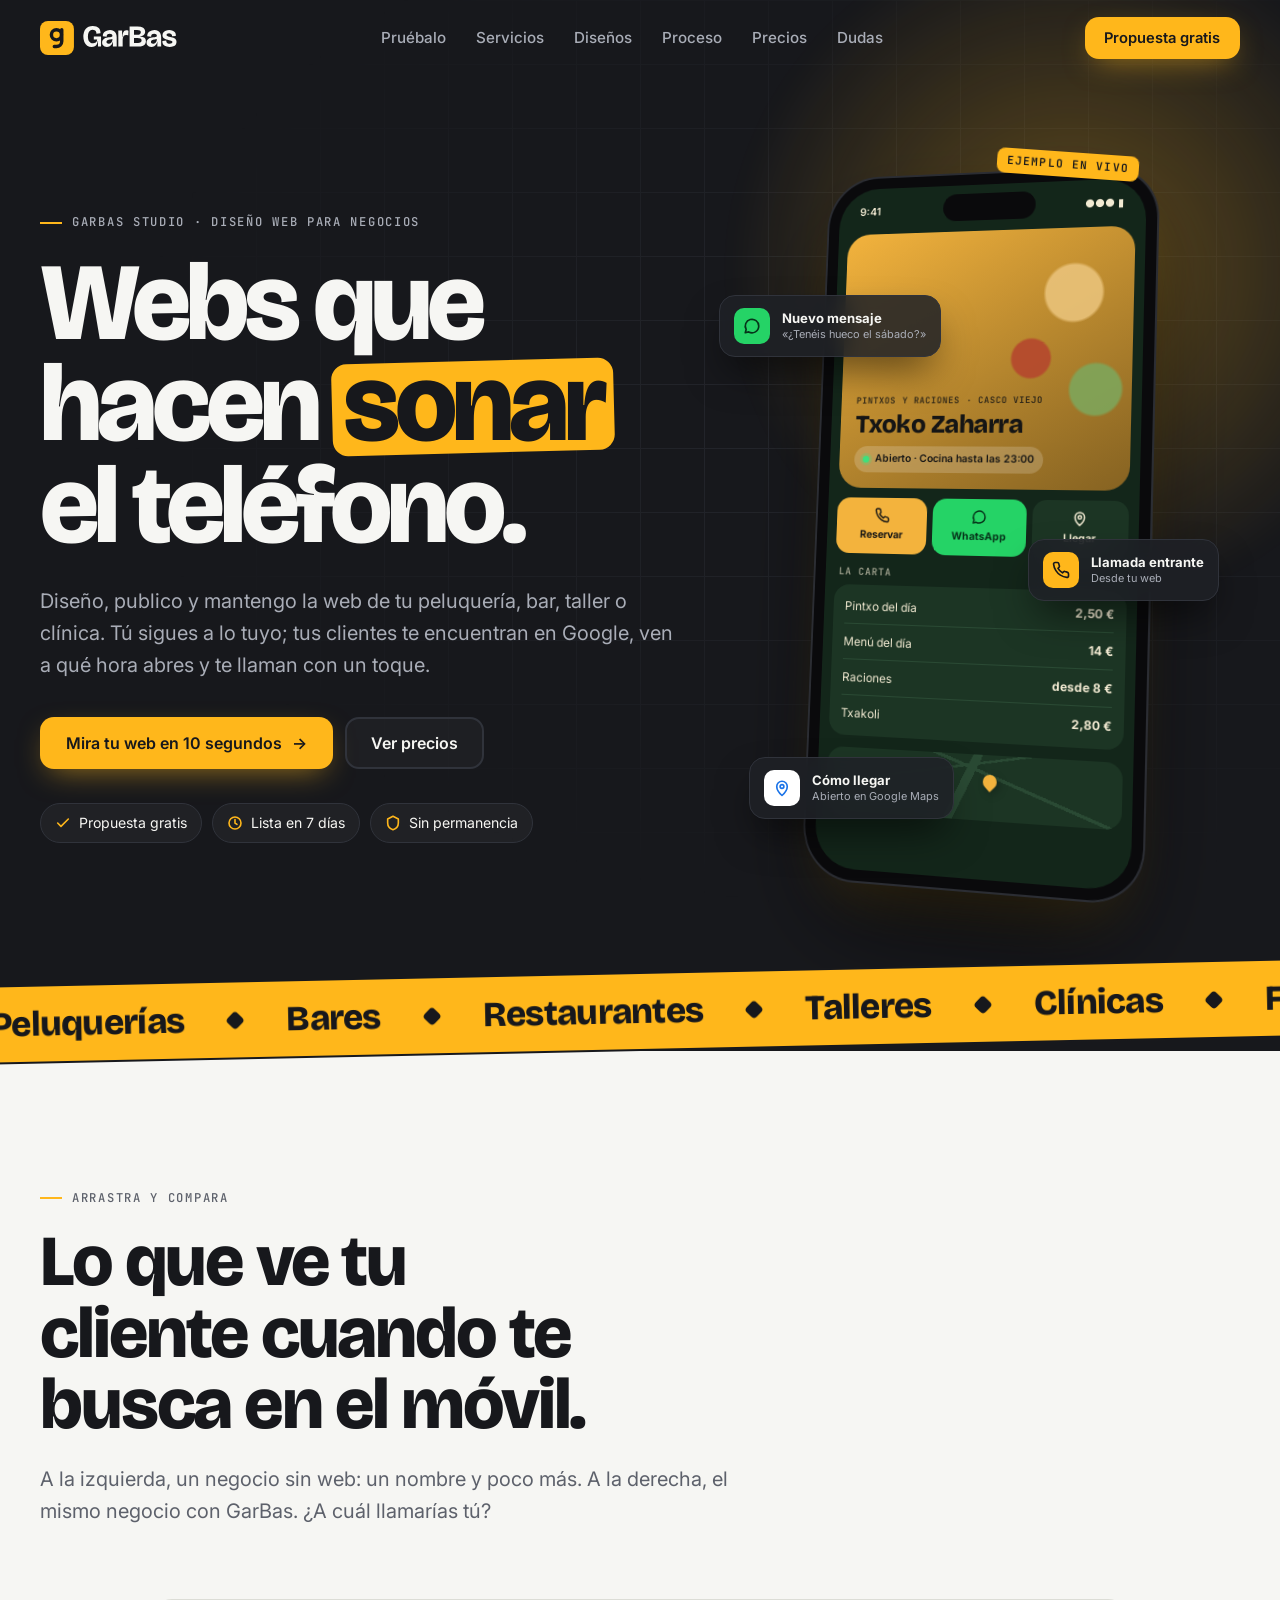
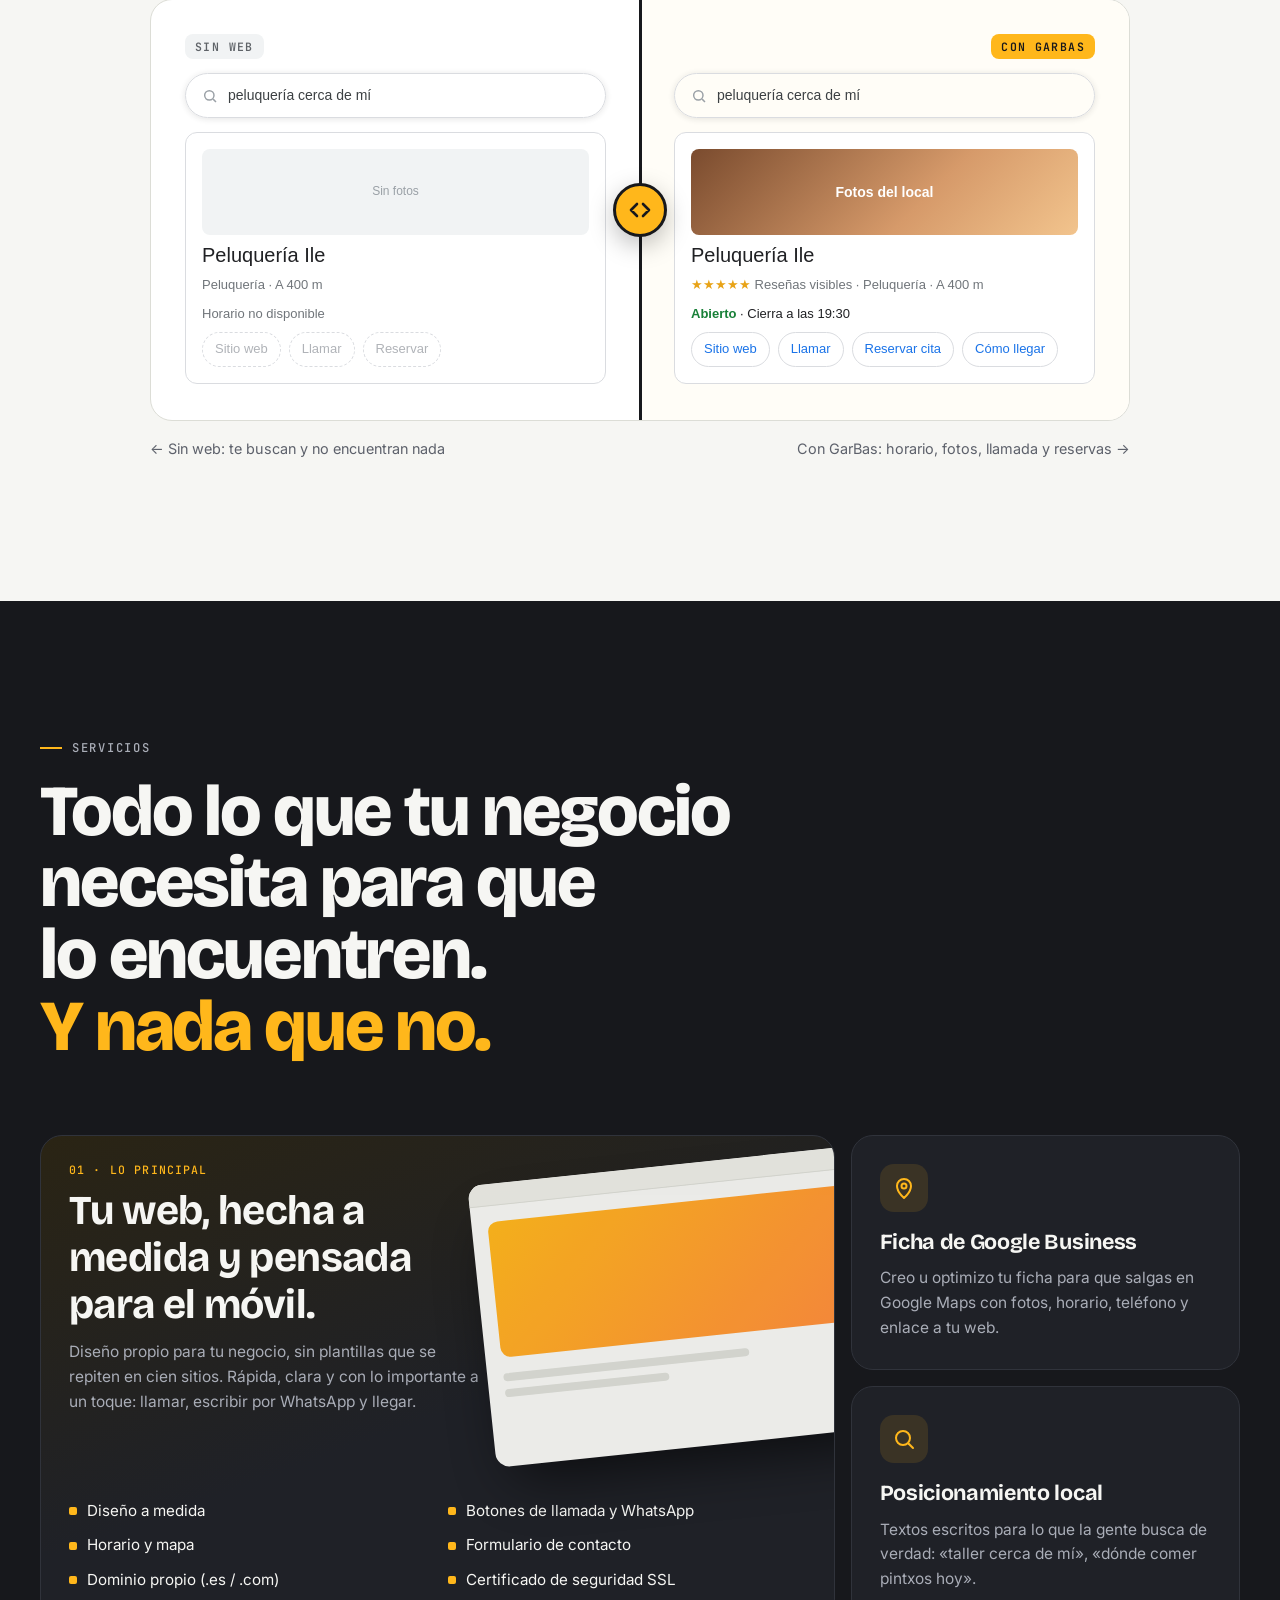
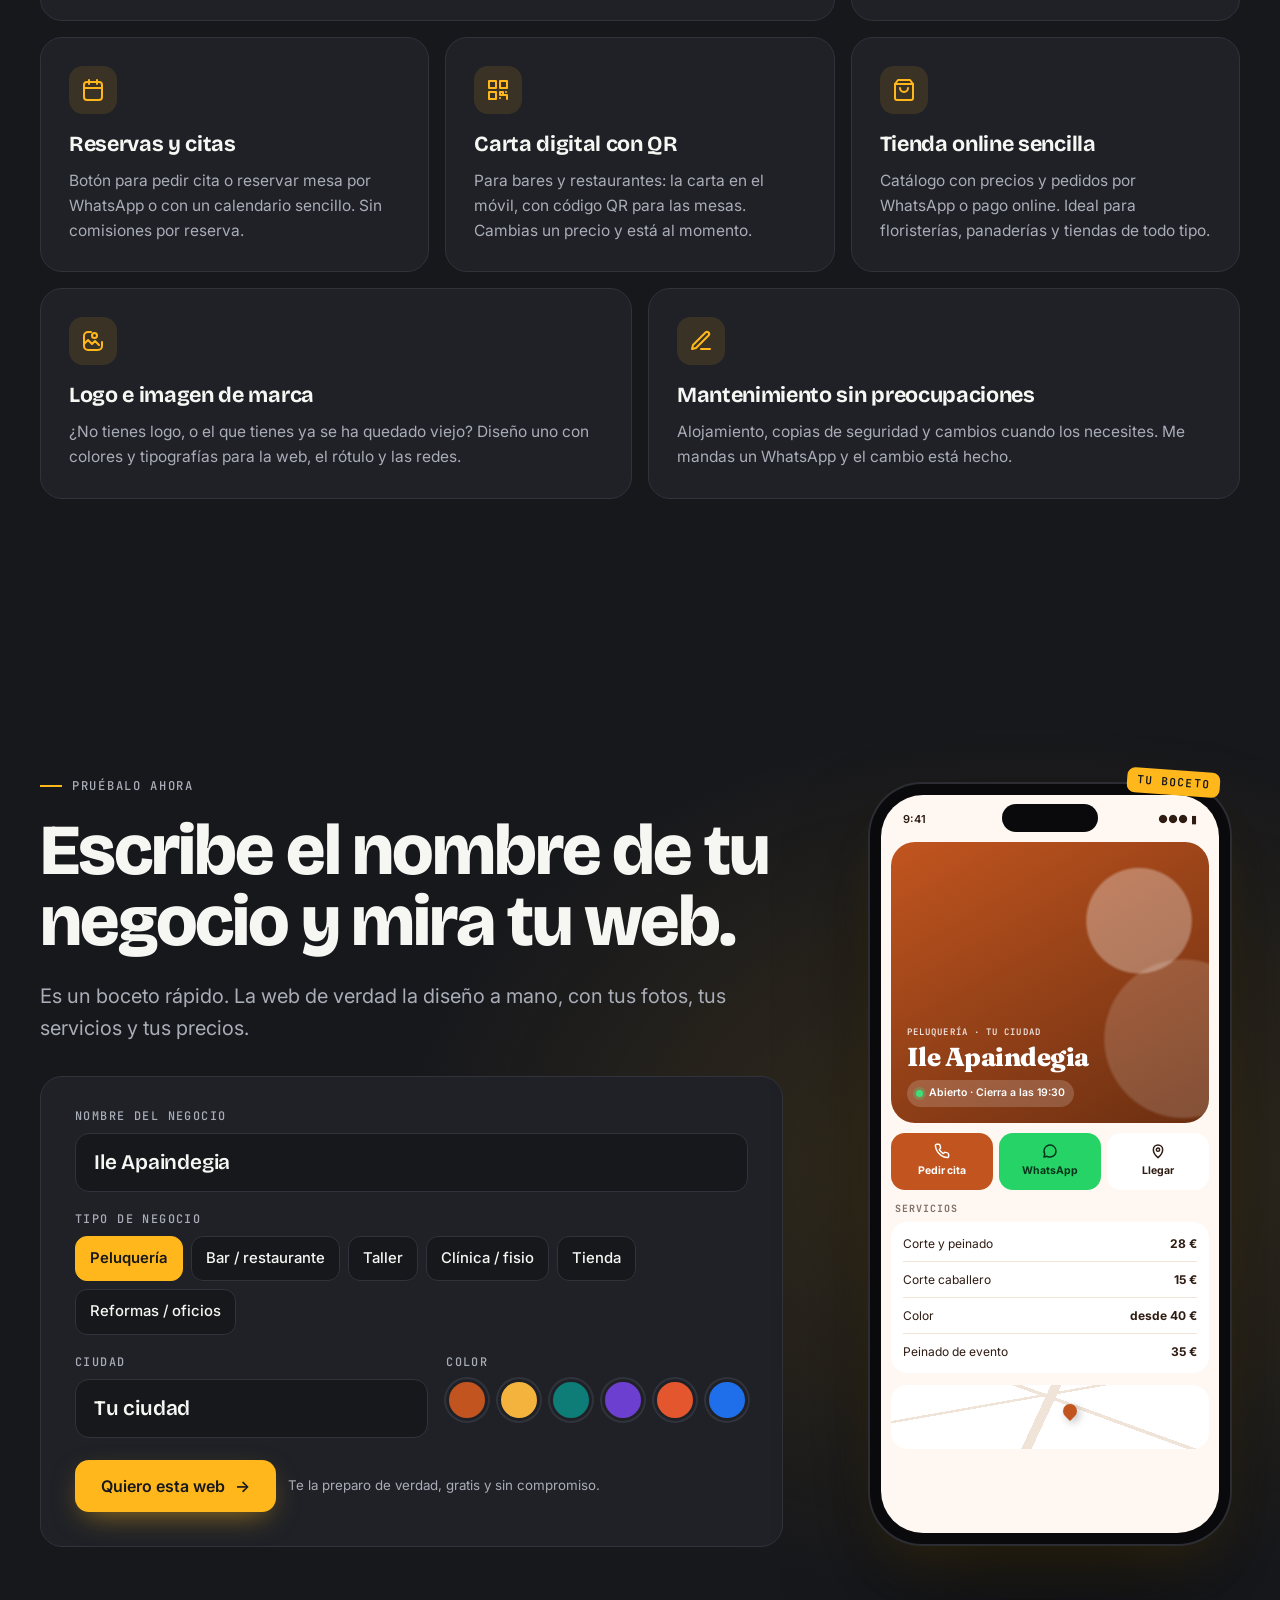
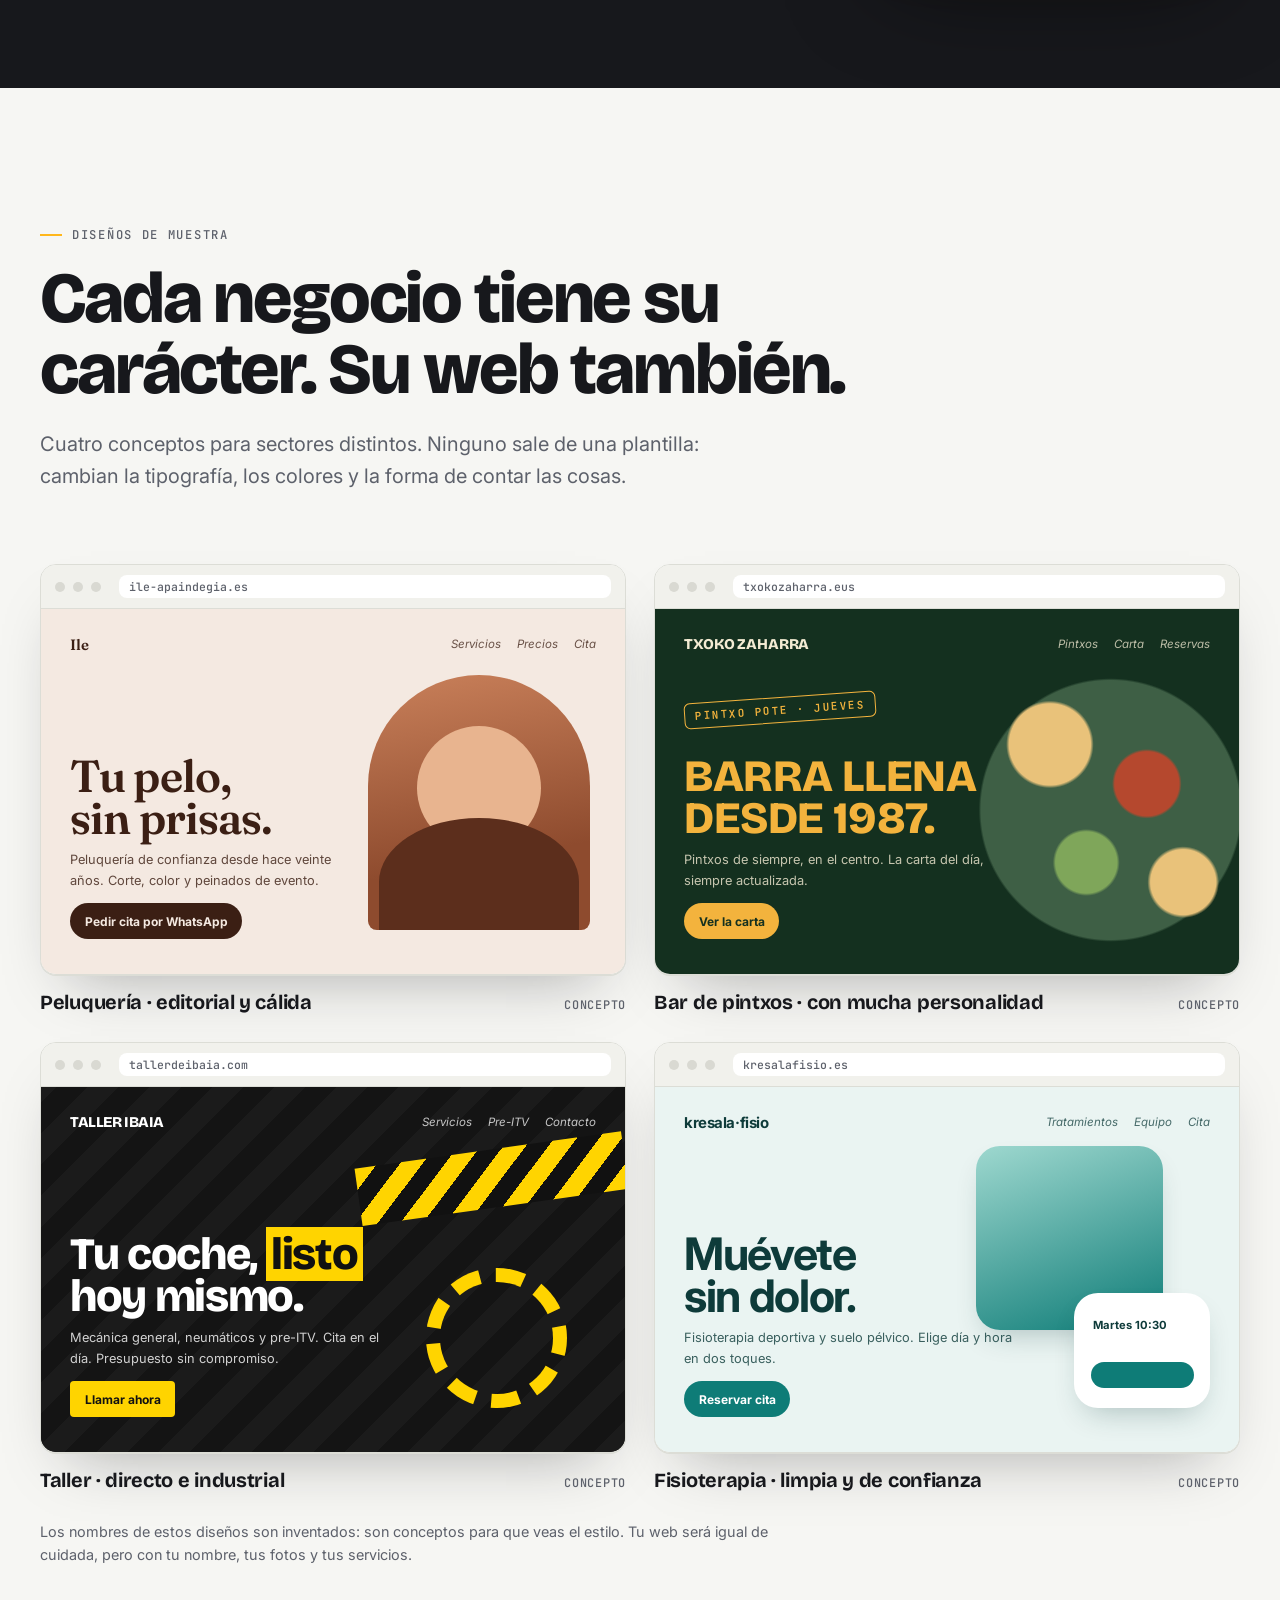
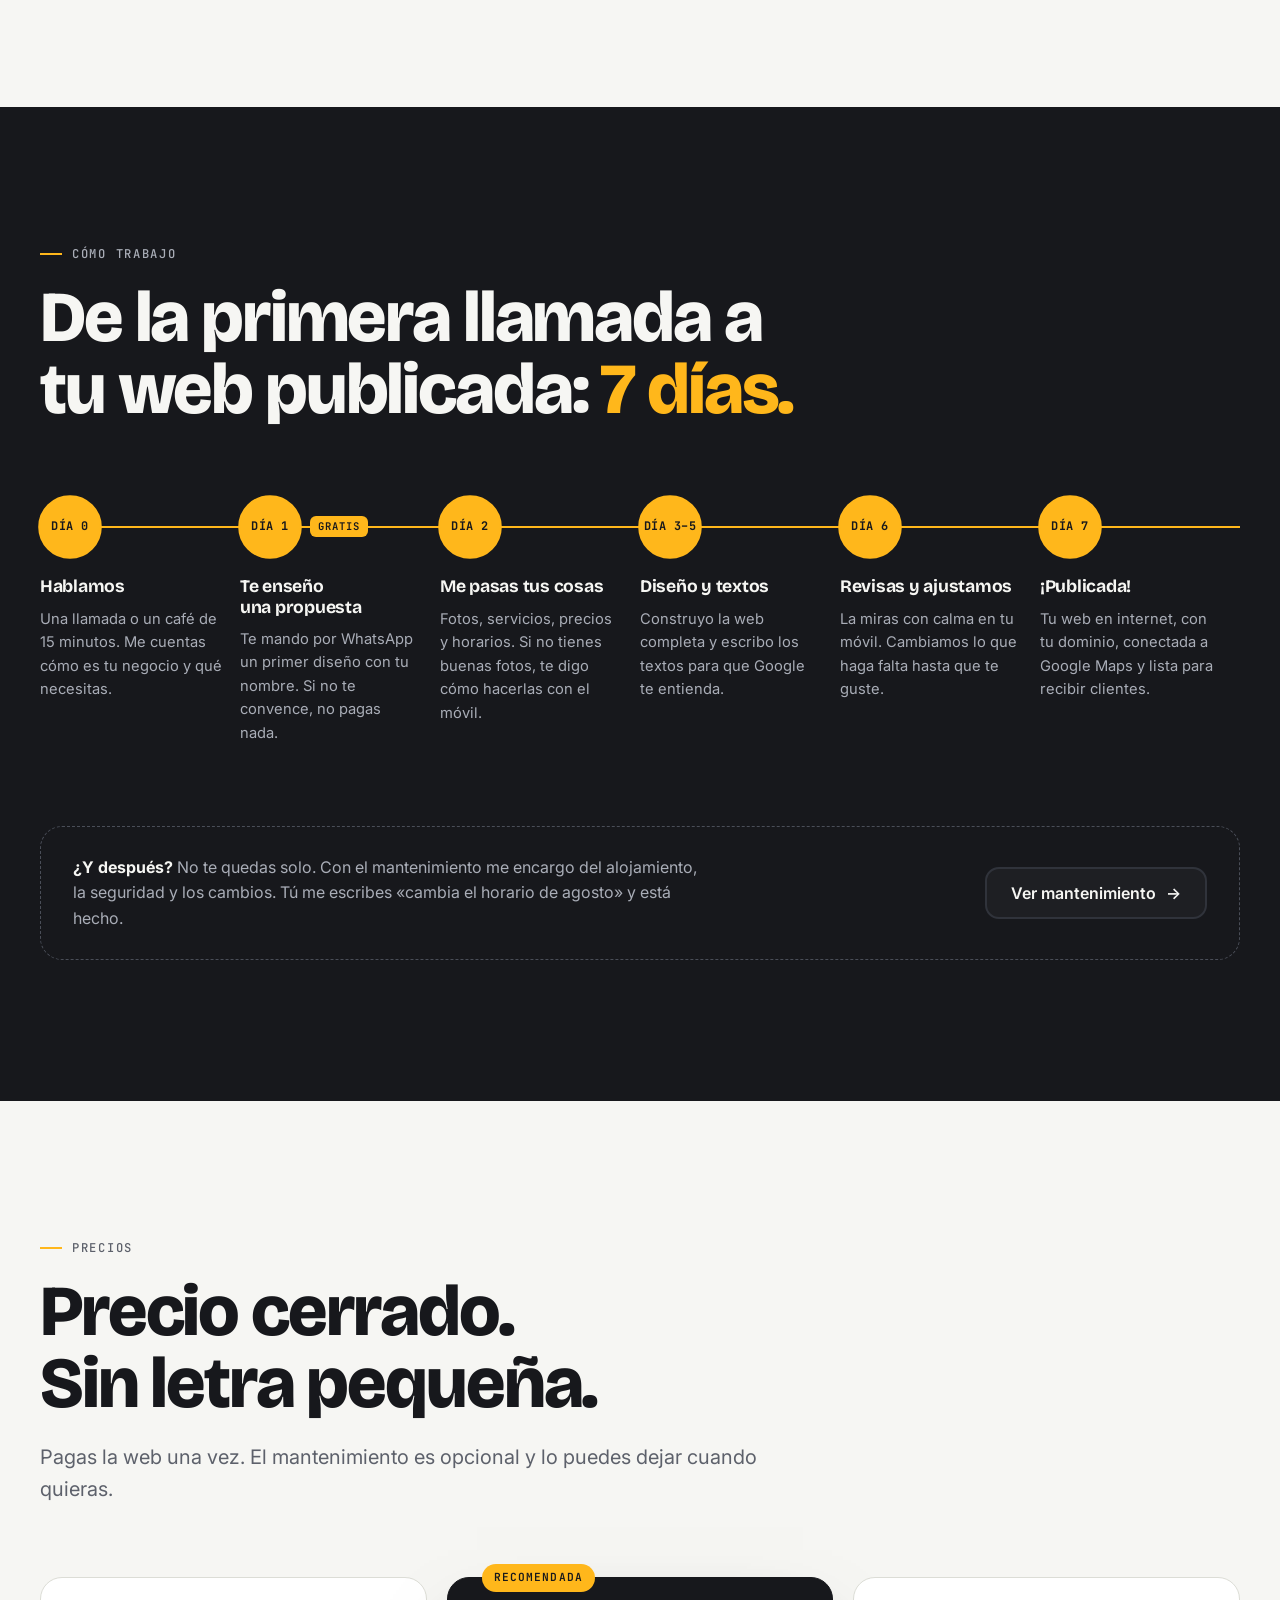
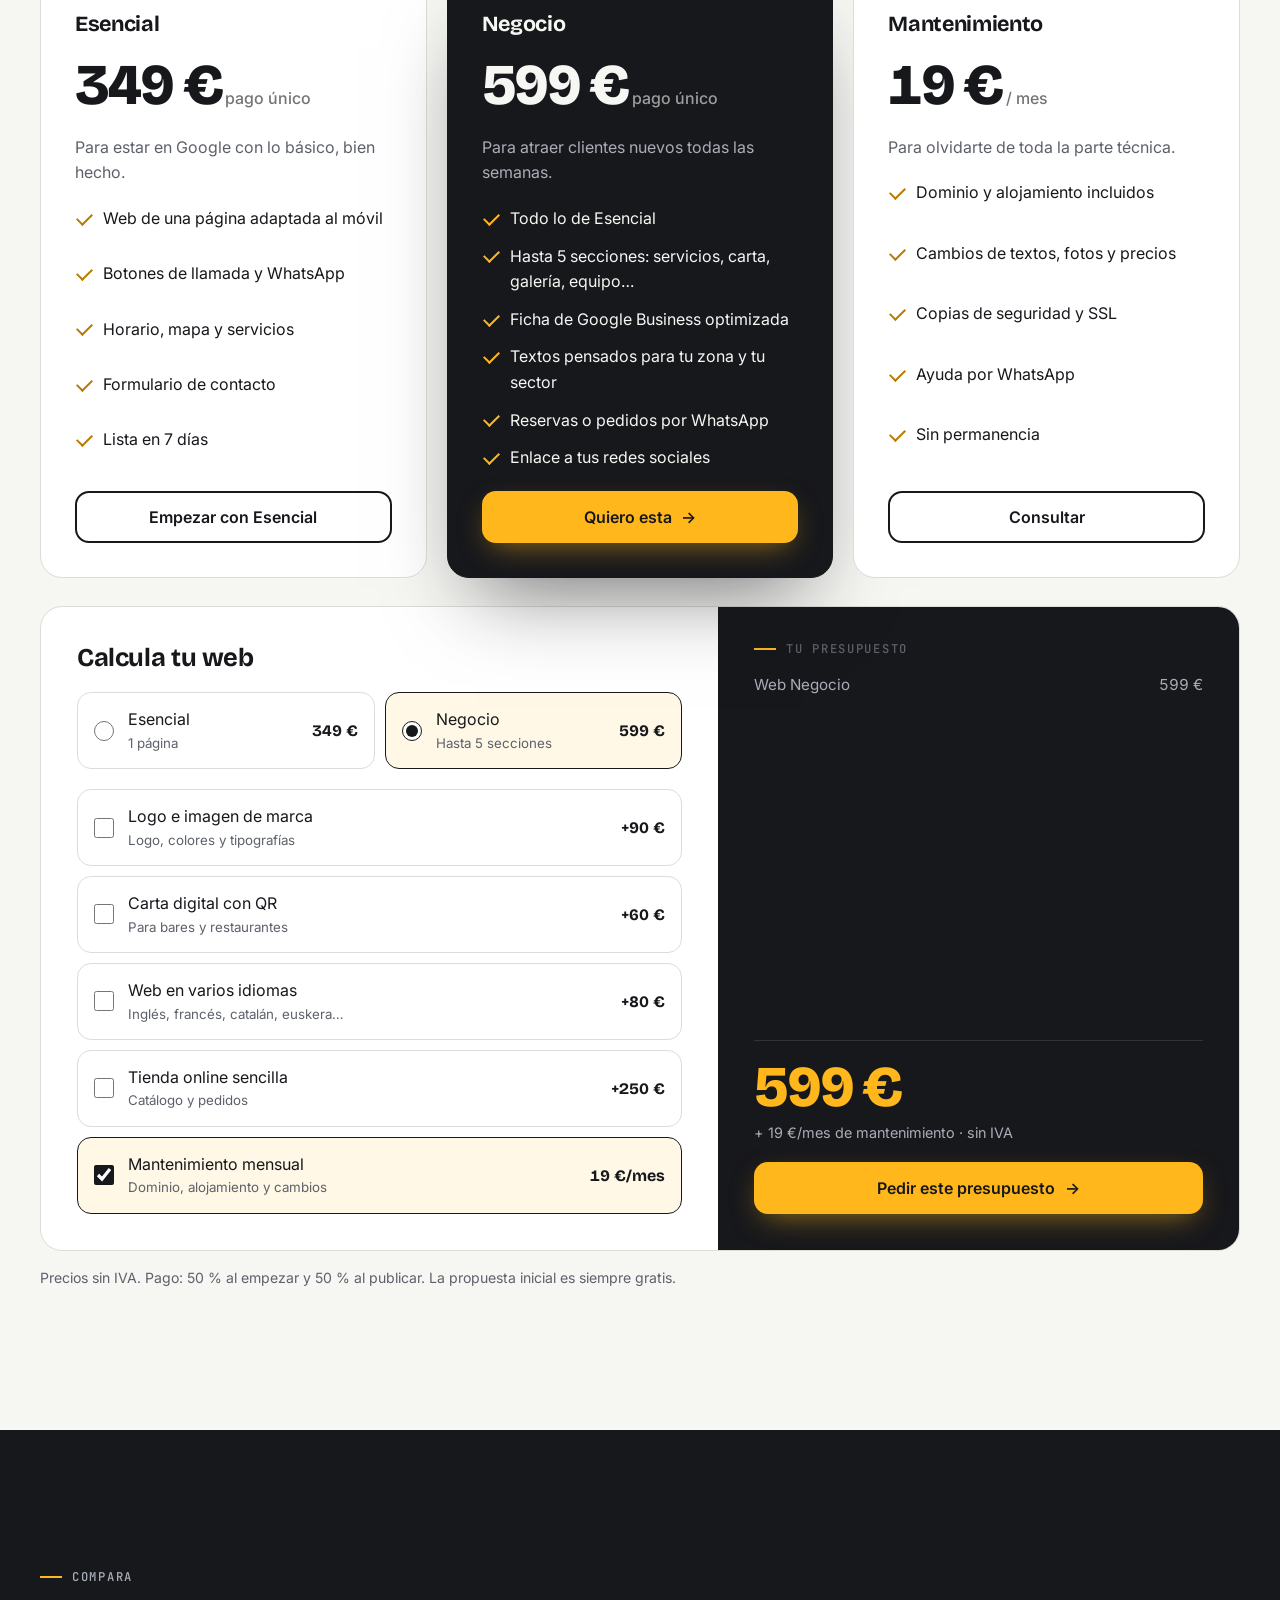
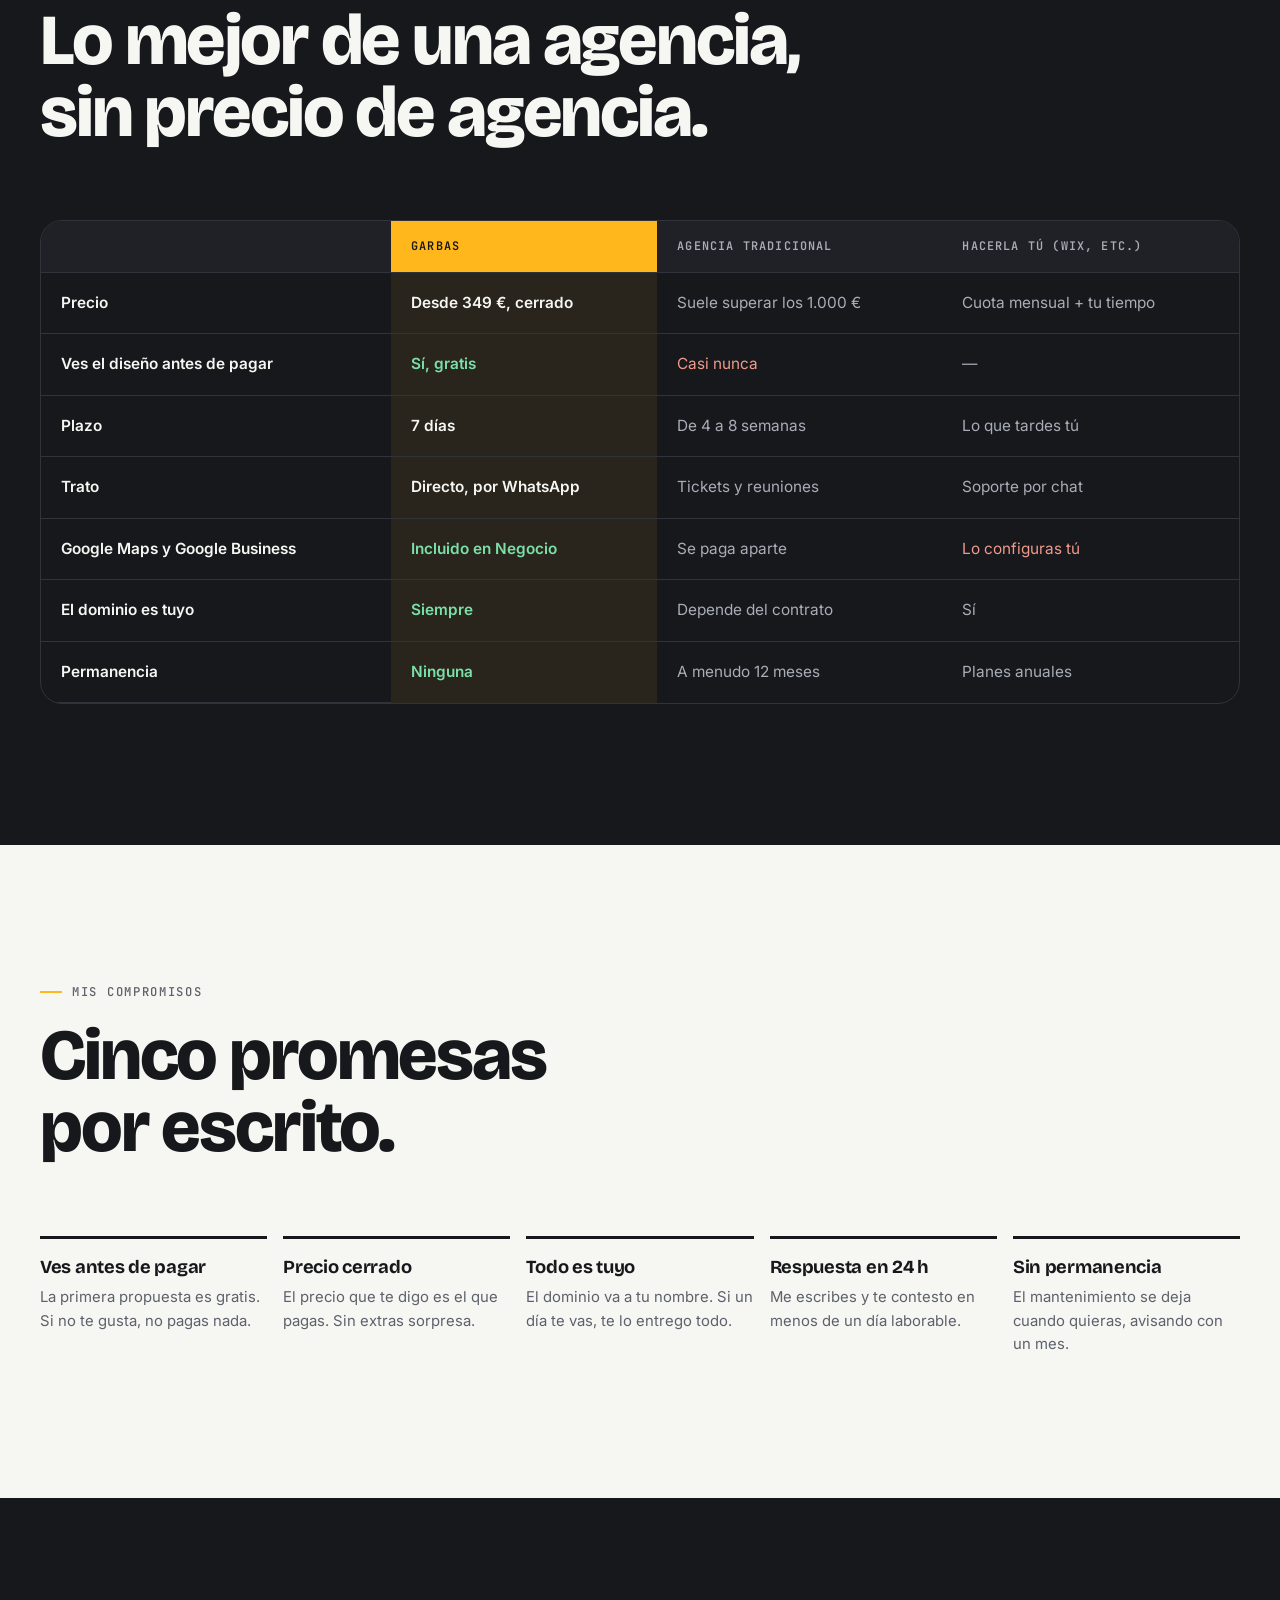
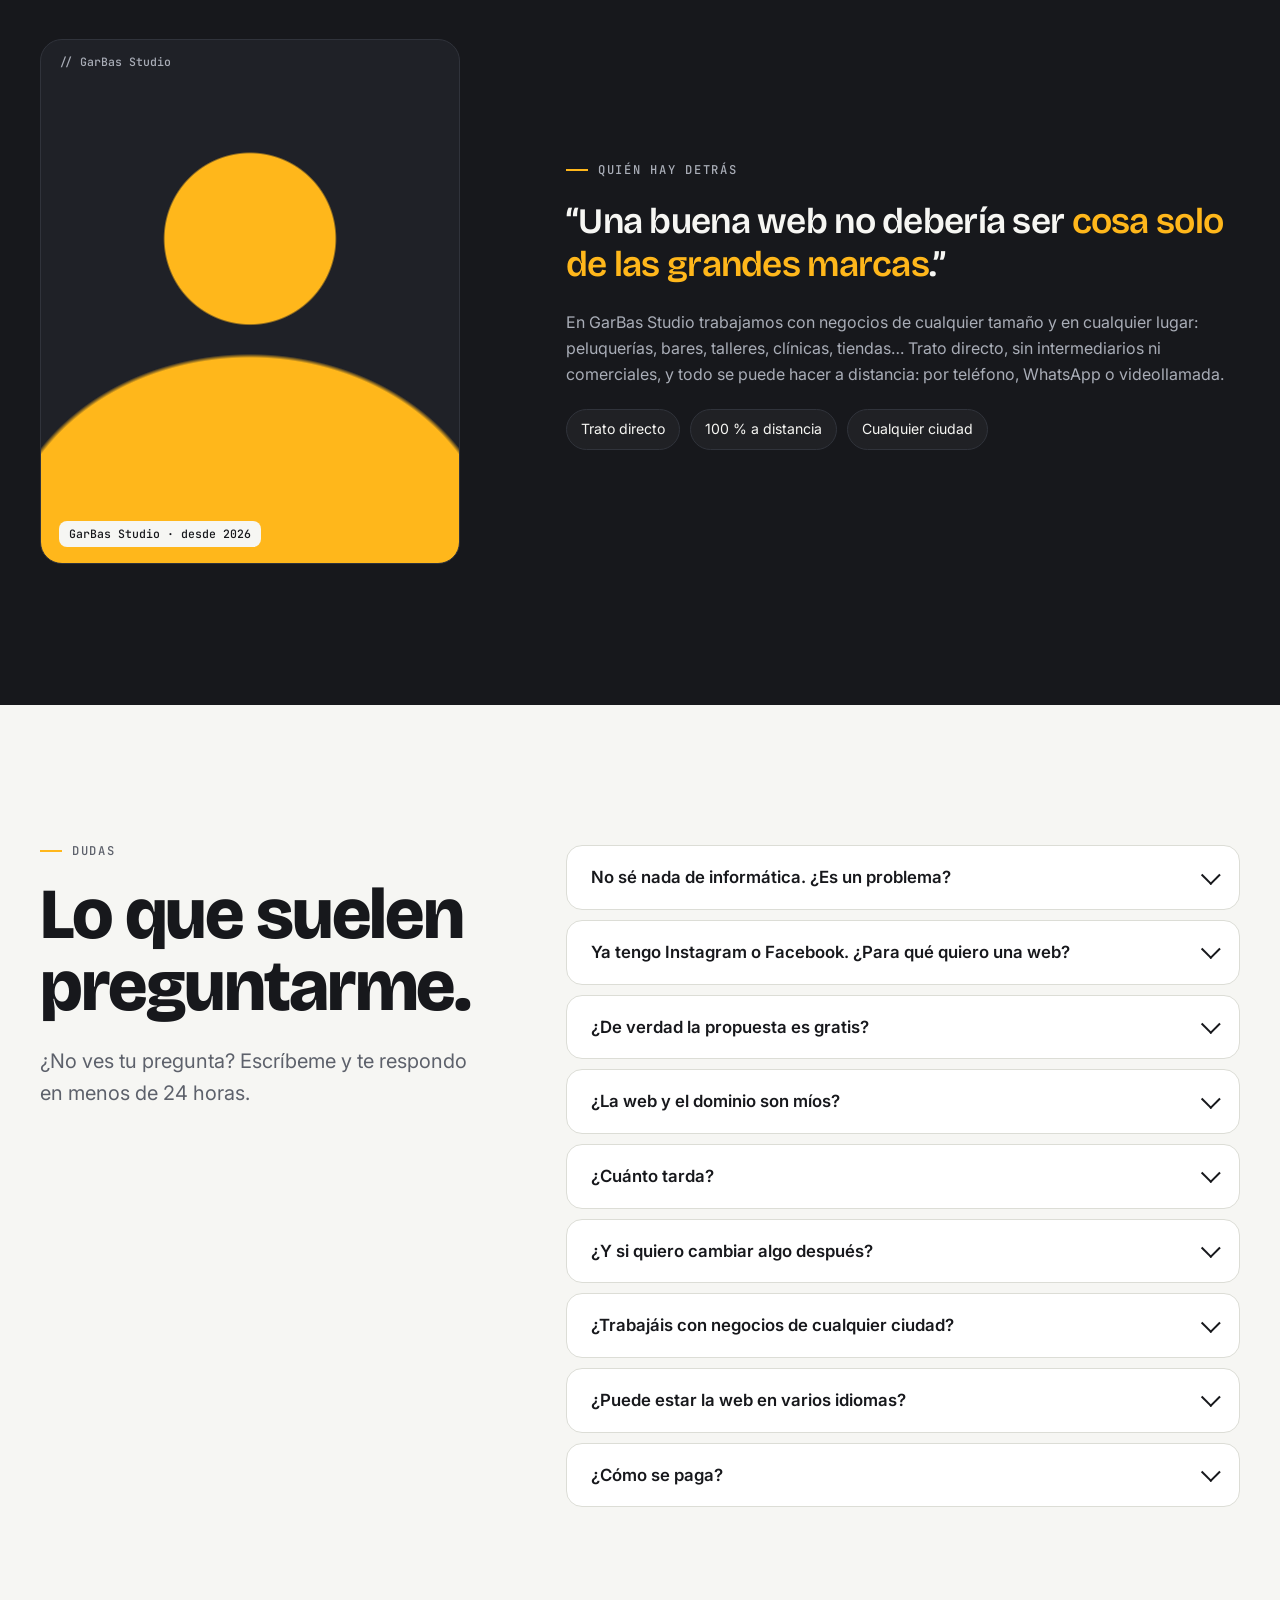
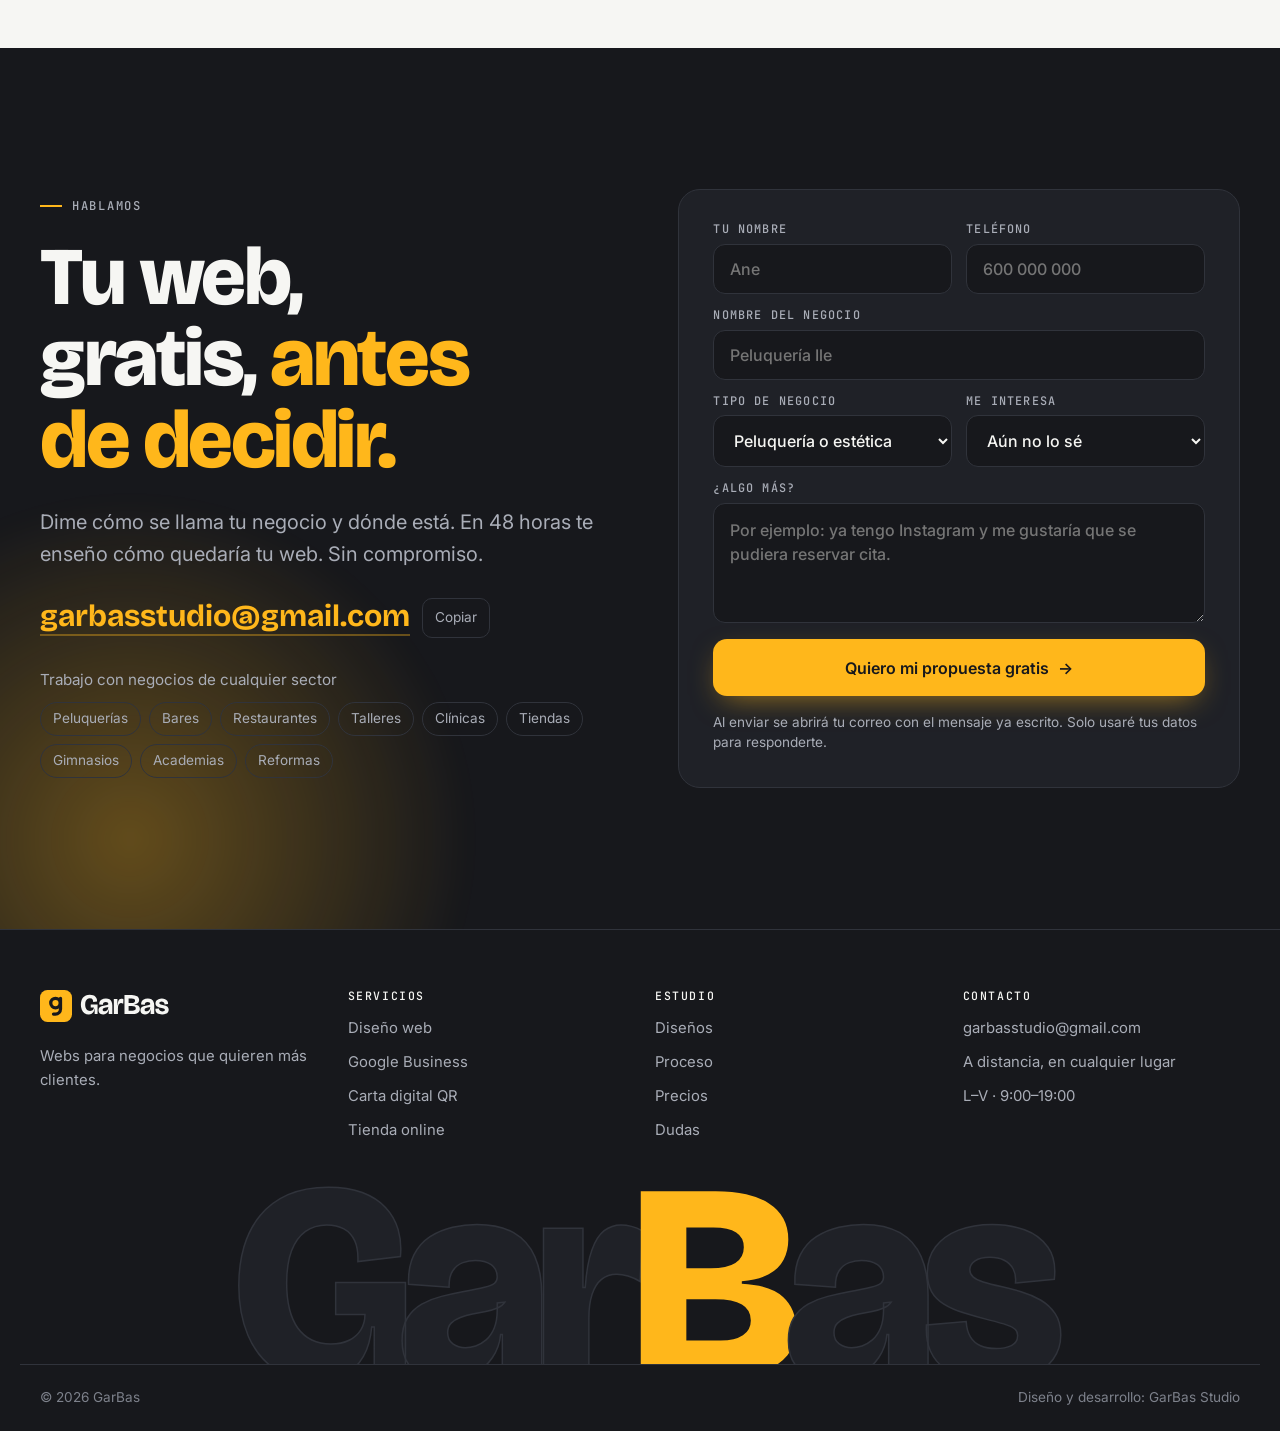
==== commit 658501fa: "Correo de contacto: garbasstudio@gmail.com Co-Authored-By: Claude Opus 5.5 <noreply@anthropic.com> C" ====
--- a/index.html
+++ b/index.html
@@ -824,7 +824,7 @@
       <p class="eyebrow">Hablamos</p>
       <h2 style="margin-top:22px">Tu web, gratis, <span class="amber">antes de decidir.</span></h2>
       <p class="lead" style="margin-top:24px">Dime cómo se llama tu negocio y dónde está. En 48 horas te enseño cómo quedaría tu web. Sin compromiso.</p>
-      <div class="mail"><a id="mail-link" href="mailto:garbas@gmail.com">garbas@gmail.com</a><button class="copy" type="button" id="copy-mail">Copiar</button></div>
+      <div class="mail"><a id="mail-link" href="mailto:garbasstudio@gmail.com">garbasstudio@gmail.com</a><button class="copy" type="button" id="copy-mail">Copiar</button></div>
       <div class="zones">
         <span>Trabajo con negocios de cualquier sector</span>
         <div><span>Peluquerías</span><span>Bares</span><span>Restaurantes</span><span>Talleres</span><span>Clínicas</span><span>Tiendas</span><span>Gimnasios</span><span>Academias</span><span>Reformas</span></div>
@@ -854,7 +854,7 @@
       <div><img src="marca/garbas-logo-blanco.svg" alt="GarBas" width="132" height="32" style="height:32px;width:auto"><p style="margin-top:16px">Webs para negocios que quieren más clientes.</p></div>
       <div><h4>Servicios</h4><ul><li><a href="#servicios">Diseño web</a></li><li><a href="#servicios">Google Business</a></li><li><a href="#servicios">Carta digital QR</a></li><li><a href="#servicios">Tienda online</a></li></ul></div>
       <div><h4>Estudio</h4><ul><li><a href="#trabajos">Diseños</a></li><li><a href="#proceso">Proceso</a></li><li><a href="#precios">Precios</a></li><li><a href="#faq">Dudas</a></li></ul></div>
-      <div><h4>Contacto</h4><ul><li><a href="#contacto" id="foot-mail">garbas@gmail.com</a></li><li>A distancia, en cualquier lugar</li><li>L–V · 9:00–19:00</li></ul></div>
+      <div><h4>Contacto</h4><ul><li><a href="#contacto" id="foot-mail">garbasstudio@gmail.com</a></li><li>A distancia, en cualquier lugar</li><li>L–V · 9:00–19:00</li></ul></div>
     </div>
   </div>
   <div class="bigword" aria-hidden="true">Gar<b>B</b>as</div>
@@ -865,7 +865,7 @@
 
 <script>
 /* ===== Ajustes ===== */
-const EMAIL = "garbas@gmail.com"; // cambia aquí el correo y se actualiza en toda la web
+const EMAIL = "garbasstudio@gmail.com"; // cambia aquí el correo y se actualiza en toda la web
 
 document.getElementById("mail-link").href = "mailto:" + EMAIL;
 document.getElementById("mail-link").textContent = EMAIL;
